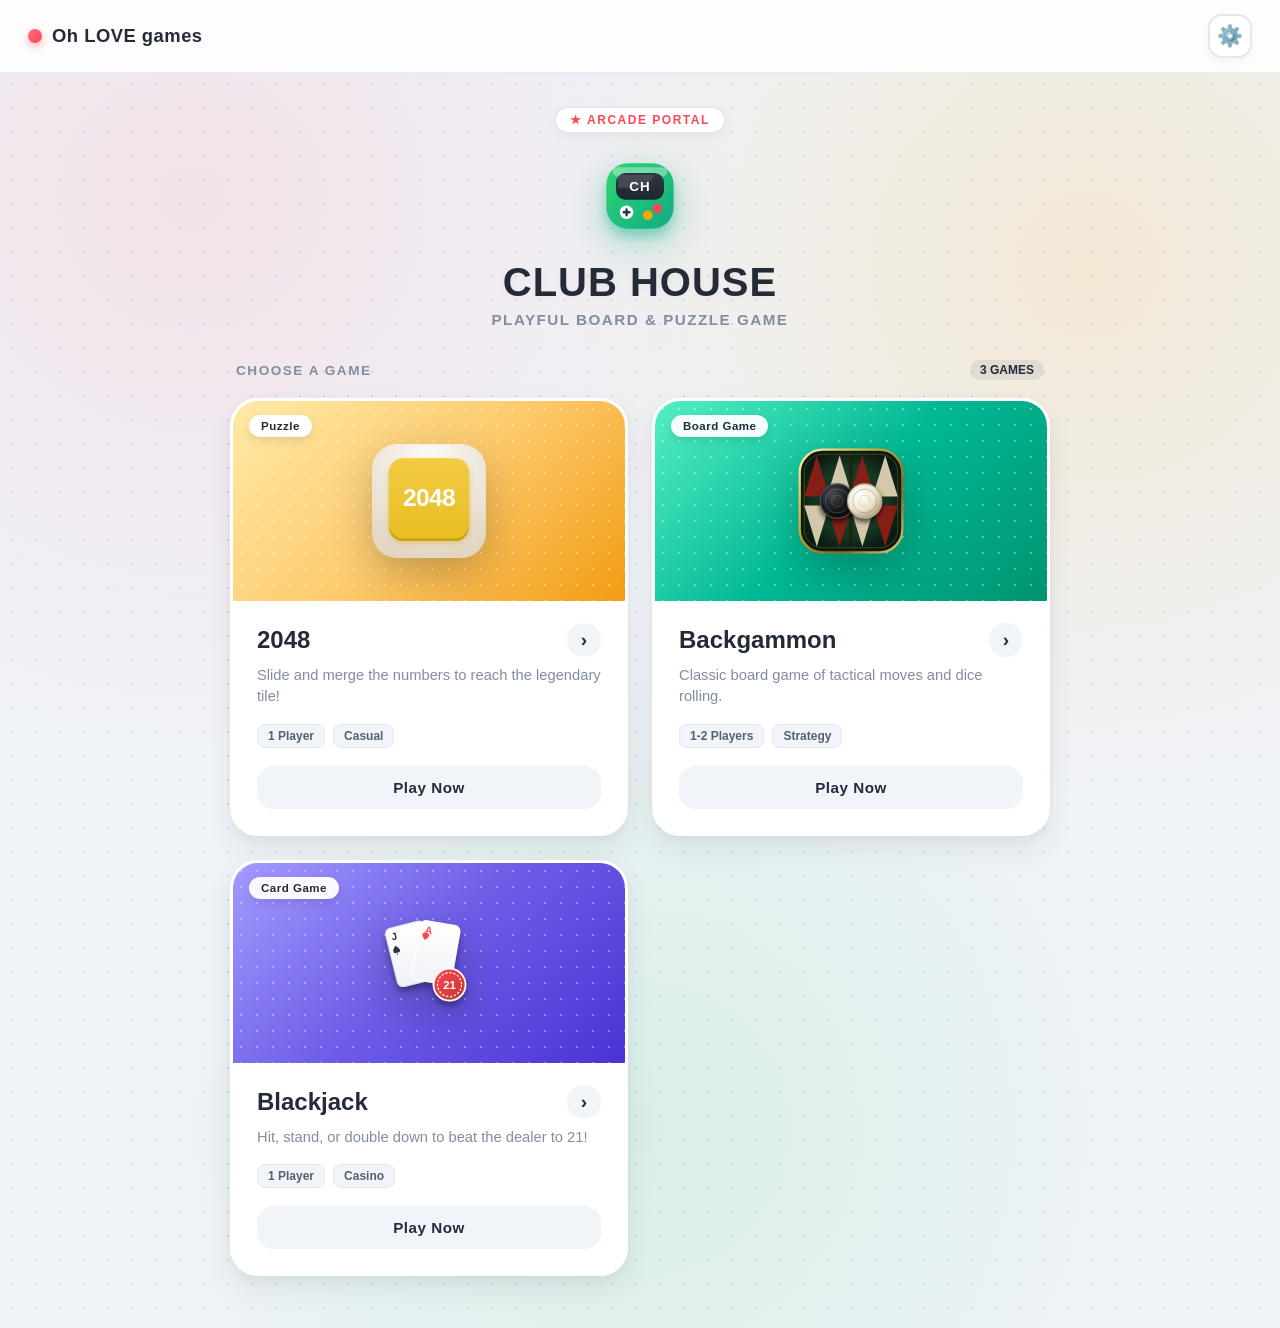
==== index.html @ b90ba92d "Update index.html" ====
<!DOCTYPE html>
<html lang="en">
<head>
  <meta charset="UTF-8">
  <meta name="viewport" content="width=device-width, initial-scale=1.0, maximum-scale=1.0, user-scalable=no, viewport-fit=cover">
  <title>CLUB HOUSE - Oh LOVE games</title>
  <link rel="manifest" href="manifest.json">
  <link rel="stylesheet" href="style.css">
  <style>
    .pop-icon-wrap {
      filter: drop-shadow(0 12px 22px rgba(16, 172, 132, 0.35)) !important;
    }

    /* ブラックジャック用ステージグラデーション */
    .banner-bj {
      background: linear-gradient(135deg, #a29bfe 0%, #6c5ce7 50%, #4834d4 100%);
    }

    #settings-modal {
      display: none;
      position: fixed;
      inset: 0;
      width: 100vw;
      height: 100vh;
      background: rgba(36, 42, 56, 0.5);
      z-index: 999999 !important;
      backdrop-filter: blur(8px);
      -webkit-backdrop-filter: blur(8px);
      align-items: center;
      justify-content: center;
      padding: 20px;
    }
  </style>
</head>
<body>

  <!-- ヘッダー -->
  <header>
    <div class="brand-wrapper">
      <div class="brand-dot"></div>
      <div class="brand-title">Oh LOVE games</div>
    </div>
    <button id="btn-settings-open" class="gear-btn" type="button" aria-label="Settings" onclick="openClubModal()">⚙️</button>
  </header>

  <!-- メイン画面 -->
  <main>
    <div class="hero">
      <div class="hero-pill-badge" data-i18n="hero_badge">★ ARCADE PORTAL</div>
      <!-- 案A：Capsule Game Boy（カプセル型携帯ゲーム機） -->
      <div class="pop-icon-wrap">
        <svg viewBox="0 0 100 100" class="pop-symbol-svg" xmlns="http://www.w3.org/2000/svg">
          <defs>
            <linearGradient id="cBody" x1="0%" y1="0%" x2="100%" y2="100%">
              <stop offset="0%" stop-color="#2ed573"/>
              <stop offset="100%" stop-color="#10ac84"/>
            </linearGradient>
            <linearGradient id="cScreen" x1="0%" y1="0%" x2="0%" y2="100%">
              <stop offset="0%" stop-color="#2f3542"/>
              <stop offset="100%" stop-color="#1e272e"/>
            </linearGradient>
            <filter id="cShadow" x="-20%" y="-20%" width="140%" height="140%">
              <feDropShadow dx="0" dy="8" stdDeviation="6" flood-color="#10ac84" flood-opacity="0.35"/>
            </filter>
          </defs>

          <g filter="url(#cShadow)">
            <rect x="15" y="16" width="70" height="68" rx="22" fill="url(#cBody)"/>
            <path d="M 28 20 L 72 20 C 78 20 80 23 78 27 C 72 32 62 34 50 34 C 38 34 28 32 22 27 C 20 23 22 20 28 20 Z" fill="#ffffff" opacity="0.35"/>
            <rect x="25" y="26" width="50" height="28" rx="10" fill="url(#cScreen)"/>
            <text x="50" y="45" font-family="-apple-system, BlinkMacSystemFont, sans-serif" font-weight="900" font-size="14" fill="#ffffff" text-anchor="middle" letter-spacing="1">CH</text>
            <path d="M 27 28 L 65 28 L 55 42 L 27 42 Z" fill="#ffffff" opacity="0.12"/>
            <circle cx="36" cy="67" r="7" fill="#ffffff"/>
            <path d="M 33 67 L 39 67 M 36 64 L 36 70" stroke="#2f3542" stroke-width="2.5" stroke-linecap="round"/>
            <circle cx="58" cy="70" r="5" fill="#ffa502"/>
            <circle cx="68" cy="63" r="5" fill="#ff4757"/>
          </g>
        </svg>
      </div>

      <h1 id="title-text">CLUB HOUSE</h1>
      <p id="desc-text" class="subtitle">Playful Board &amp; Puzzle Game</p>
    </div>

    <!-- ゲーム一覧バー -->
    <div class="section-bar">
      <span class="section-bar-title" data-i18n="select_game">Choose a Game</span>
      <span class="section-count-chip">3 GAMES</span>
    </div>

    <!-- ゲーム選択グリッド（3枚対応） -->
    <div class="game-grid">
      <!-- 1. 2048 -->
      <a href="2048/index.html" class="game-card">
        <div class="card-banner banner-2048">
          <span class="card-tag" data-i18n="tag_puzzle">Puzzle</span>
          <div class="icon-stage">
            <svg xmlns="http://www.w3.org/2000/svg" viewBox="0 0 512 512">
              <defs>
                <radialGradient id="bg-2048" cx="50%" cy="20%" r="80%">
                  <stop offset="0%" stop-color="#fffdfa"/>
                  <stop offset="100%" stop-color="#e2d6c3"/>
                </radialGradient>
                <linearGradient id="tile-2048" x1="0%" y1="0%" x2="0%" y2="100%">
                  <stop offset="0%" stop-color="#f3cb42"/>
                  <stop offset="100%" stop-color="#e8be23"/>
                </linearGradient>
                <filter id="shadow-2048" x="-10%" y="-10%" width="130%" height="130%">
                  <feDropShadow dx="0" dy="16" stdDeviation="16" flood-color="#ca9f10" flood-opacity="0.45"/>
                </filter>
              </defs>
              <rect width="512" height="512" rx="112" fill="url(#bg-2048)"/>
              <rect x="76" y="76" width="360" height="360" rx="64" fill="#ca9f10"/>
              <rect x="76" y="64" width="360" height="360" rx="64" fill="url(#tile-2048)" filter="url(#shadow-2048)"/>
              <text x="256" y="278" font-family="-apple-system, BlinkMacSystemFont, 'Segoe UI', Roboto, sans-serif" font-weight="900" font-size="110" fill="#ffffff" text-anchor="middle" letter-spacing="-3">2048</text>
            </svg>
          </div>
        </div>
        <div class="card-body">
          <div class="card-header-row">
            <h2>2048</h2>
            <div class="arrow-circle">›</div>
          </div>
          <p id="card-desc-2048">Slide and merge the numbers to reach the legendary tile!</p>
          <div class="card-meta-chips">
            <span class="meta-chip">1 Player</span>
            <span class="meta-chip">Casual</span>
          </div>
          <div class="play-action-btn" data-i18n="play_now">Play Now</div>
        </div>
      </a>

      <!-- 2. バックギャモン -->
      <a href="backgammon/index.html" class="game-card">
        <div class="card-banner banner-bg">
          <span class="card-tag" data-i18n="tag_board">Board Game</span>
          <div class="icon-stage">
            <svg class="title-symbol-svg" viewBox="0 0 200 200" xmlns="http://www.w3.org/2000/svg">
              <defs>
                <radialGradient id="emblemBg" cx="50%" cy="50%" r="50%">
                  <stop offset="0%" stop-color="#1e4e32"/>
                  <stop offset="70%" stop-color="#143521"/>
                  <stop offset="100%" stop-color="#0a1c11"/>
                </radialGradient>
                <linearGradient id="brassBorder" x1="0%" y1="0%" x2="100%" y2="100%">
                  <stop offset="0%" stop-color="#fff2b2"/>
                  <stop offset="35%" stop-color="#d4af37"/>
                  <stop offset="70%" stop-color="#8a671c"/>
                  <stop offset="100%" stop-color="#e8ca74"/>
                </linearGradient>
                <radialGradient id="ivoryShade" cx="35%" cy="30%" r="70%">
                  <stop offset="0%" stop-color="#ffffff"/>
                  <stop offset="65%" stop-color="#eee6d3"/>
                  <stop offset="100%" stop-color="#b8aa88"/>
                </radialGradient>
                <radialGradient id="onyxShade" cx="35%" cy="30%" r="70%">
                  <stop offset="0%" stop-color="#464a52"/>
                  <stop offset="60%" stop-color="#1c1e22"/>
                  <stop offset="100%" stop-color="#08090a"/>
                </radialGradient>
                <filter id="checkerShadow" x="-30%" y="-30%" width="160%" height="160%">
                  <feDropShadow dx="0" dy="6" stdDeviation="5" flood-color="#000000" flood-opacity="0.65"/>
                </filter>
              </defs>
              <rect x="10" y="10" width="180" height="180" rx="40" fill="url(#emblemBg)" stroke="url(#brassBorder)" stroke-width="4"/>
              <rect x="18" y="18" width="164" height="164" rx="32" fill="none" stroke="rgba(212,175,55,0.3)" stroke-width="1.5"/>
              <polygon points="40,20 62,92 18,92" fill="#8c1e17" opacity="0.95"/>
              <polygon points="80,20 102,92 58,92" fill="#dfd1b3" opacity="0.95"/>
              <polygon points="120,20 142,92 98,92" fill="#8c1e17" opacity="0.95"/>
              <polygon points="160,20 182,92 138,92" fill="#dfd1b3" opacity="0.95"/>
              <polygon points="40,180 62,108 18,108" fill="#dfd1b3" opacity="0.95"/>
              <polygon points="80,180 102,108 58,108" fill="#8c1e17" opacity="0.95"/>
              <polygon points="120,180 142,108 98,108" fill="#dfd1b3" opacity="0.95"/>
              <polygon points="160,180 182,108 138,108" fill="#8c1e17" opacity="0.95"/>
              <line x1="100" y1="20" x2="100" y2="180" stroke="#2d1408" stroke-width="6" opacity="0.6"/>
              <g filter="url(#checkerShadow)">
                <circle cx="76" cy="100" r="30" fill="url(#onyxShade)" stroke="#4a4d53" stroke-width="2"/>
                <circle cx="76" cy="100" r="21" fill="none" stroke="rgba(255,255,255,0.22)" stroke-width="1.5"/>
                <circle cx="76" cy="100" r="10" fill="none" stroke="rgba(212,175,55,0.4)" stroke-width="1"/>
              </g>
              <g filter="url(#checkerShadow)">
                <circle cx="124" cy="100" r="30" fill="url(#ivoryShade)" stroke="#b8ab8b" stroke-width="2"/>
                <circle cx="124" cy="100" r="21" fill="none" stroke="rgba(138,120,90,0.45)" stroke-width="1.5"/>
                <circle cx="124" cy="100" r="10" fill="none" stroke="rgba(212,175,55,0.6)" stroke-width="1"/>
              </g>
            </svg>
          </div>
        </div>
        <div class="card-body">
          <div class="card-header-row">
            <h2 id="card-title-bg">Backgammon</h2>
            <div class="arrow-circle">›</div>
          </div>
          <p id="card-desc-bg">Classic board game of tactical moves and dice rolling.</p>
          <div class="card-meta-chips">
            <span class="meta-chip">1-2 Players</span>
            <span class="meta-chip">Strategy</span>
          </div>
          <div class="play-action-btn" data-i18n="play_now">Play Now</div>
        </div>
      </a>

      <!-- 3. ブラックジャック (新規追加) -->
      <a href="blackjack/index.html" class="game-card">
        <div class="card-banner banner-bj">
          <span class="card-tag" data-i18n="tag_card">Card Game</span>
          <div class="icon-stage">
            <svg viewBox="0 0 200 200" xmlns="http://www.w3.org/2000/svg">
              <defs>
                <filter id="bjShadow" x="-20%" y="-20%" width="140%" height="140%">
                  <feDropShadow dx="0" dy="8" stdDeviation="6" flood-color="#000000" flood-opacity="0.35"/>
                </filter>
                <linearGradient id="cardBgA" x1="0%" y1="0%" x2="0%" y2="100%">
                  <stop offset="0%" stop-color="#ffffff"/>
                  <stop offset="100%" stop-color="#f1f2f6"/>
                </linearGradient>
                <linearGradient id="chipGrad" x1="0%" y1="0%" x2="100%" y2="100%">
                  <stop offset="0%" stop-color="#ff4757"/>
                  <stop offset="100%" stop-color="#c0392b"/>
                </linearGradient>
              </defs>

              <g filter="url(#bjShadow)">
                <!-- 1枚目：奥のカード（J of Spades） -->
                <g transform="rotate(-14 75 90)">
                  <rect x="35" y="30" width="70" height="105" rx="10" fill="url(#cardBgA)" stroke="#dfe4ea" stroke-width="2"/>
                  <text x="44" y="52" font-family="-apple-system, sans-serif" font-weight="900" font-size="18" fill="#2f3542">J</text>
                  <!-- スペードマーク -->
                  <path d="M 47 62 C 44 65 41 68 41 71 C 41 74 43 75 45 75 C 46 75 47 74 47 74 L 46 78 L 48 78 L 47 74 C 47 74 48 75 49 75 C 51 75 53 74 53 71 C 53 68 50 65 47 62 Z" fill="#2f3542"/>
                </g>

                <!-- 2枚目：手前のカード（A of Hearts） -->
                <g transform="rotate(10 115 95)">
                  <rect x="75" y="30" width="70" height="105" rx="10" fill="url(#cardBgA)" stroke="#ffffff" stroke-width="2"/>
                  <text x="84" y="52" font-family="-apple-system, sans-serif" font-weight="900" font-size="18" fill="#ff4757">A</text>
                  <!-- ハートマーク -->
                  <path d="M 87 64 C 87 64 81 59 81 55 C 81 53 83 51 85 51 C 86.5 51 87 52 87 52 C 87 52 87.5 51 89 51 C 91 51 93 53 93 55 C 93 59 87 64 87 64 Z" fill="#ff4757"/>
                </g>

                <!-- カジノチップ（21の刻印） -->
                <g transform="translate(108, 110)">
                  <circle cx="28" cy="28" r="28" fill="url(#chipGrad)" stroke="#ffffff" stroke-width="3"/>
                  <circle cx="28" cy="28" r="21" fill="none" stroke="#ffffff" stroke-width="2" stroke-dasharray="4, 3"/>
                  <text x="28" y="36" font-family="-apple-system, sans-serif" font-weight="900" font-size="20" fill="#ffffff" text-anchor="middle">21</text>
                </g>
              </g>
            </svg>
          </div>
        </div>
        <div class="card-body">
          <div class="card-header-row">
            <h2 id="card-title-bj">Blackjack</h2>
            <div class="arrow-circle">›</div>
          </div>
          <p id="card-desc-bj">Hit, stand, or double down to beat the dealer to 21!</p>
          <div class="card-meta-chips">
            <span class="meta-chip">1 Player</span>
            <span class="meta-chip">Casino</span>
          </div>
          <div class="play-action-btn" data-i18n="play_now">Play Now</div>
        </div>
      </a>
    </div>
  </main>

  <!-- ⚙️ 設定モーダル -->
  <div id="settings-modal" onclick="if(event.target === this) closeClubModal()">
    <div class="modal-box">
      <div class="modal-header">
        <h2 id="modal-settings-title">⚙️ Settings</h2>
        <button id="btn-close-modal" class="close-x-btn" type="button" onclick="closeClubModal()">✕</button>
      </div>
      
      <div class="modal-body">
        <div class="setting-row">
          <label id="lbl-lang">Language</label>
          <select id="select-lang" class="custom-select">
            <option value="en">English</option>
            <option value="ja">日本語</option>
            <option value="zh-CN">简体中文</option>
            <option value="zh-TW">繁體中文</option>
            <option value="ko">한국어</option>
            <option value="es">Español</option>
            <option value="fr">Français</option>
            <option value="pt">Português</option>
          </select>
        </div>

        <div class="setting-row">
          <label id="lbl-sound">Sound FX</label>
          <div class="btn-group">
            <button id="btn-sound-on" class="toggle-choice-btn" type="button">ON</button>
            <button id="btn-sound-off" class="toggle-choice-btn" type="button">OFF</button>
          </div>
        </div>

        <div class="setting-row">
          <label id="lbl-vib">Vibration</label>
          <div class="btn-group">
            <button id="btn-vib-on" class="toggle-choice-btn" type="button">ON</button>
            <button id="btn-vib-off" class="toggle-choice-btn" type="button">OFF</button>
          </div>
        </div>

        <div class="setting-row">
          <label id="lbl-speed">Animation Speed</label>
          <div class="btn-group">
            <button id="btn-speed-normal" class="toggle-choice-btn" type="button">Normal</button>
            <button id="btn-speed-fast" class="toggle-choice-btn" type="button">Fast</button>
          </div>
        </div>
      </div>

      <div class="modal-footer">
        <button id="btn-modal-close-bottom" class="primary-btn" type="button" onclick="closeClubModal()">Close</button>
      </div>
    </div>
  </div>

  <script>
    const I18N = {
      en: {
        title: 'CLUB HOUSE', subtitle: 'Playful Board & Puzzle Game',
        hero_badge: '★ ARCADE PORTAL', select_game: 'Choose a Game',
        nameBg: 'Backgammon',
        nameBj: 'Blackjack',
        desc2048: 'Slide and merge the numbers to reach the legendary tile!',
        descBg: 'Classic board game of tactical moves and dice rolling.',
        descBj: 'Hit, stand, or double down to beat the dealer to 21!',
        tag_puzzle: 'Puzzle', tag_board: 'Board Game', tag_card: 'Card Game', play_now: 'Play Now',
        settingsTitle: '⚙️ Settings', langLabel: 'Language',
        soundLabel: 'Sound FX', vibLabel: 'Vibration',
        speedLabel: 'Animation Speed', speedNormal: 'Normal', speedFast: 'Fast', close: 'Close'
      },
      ja: {
        title: 'CLUB HOUSE', subtitle: 'ボードゲーム＆パズルコレクション',
        hero_badge: '★ アーケードポータル', select_game: 'ゲームをえらぶ',
        nameBg: 'バックギャモン',
        nameBj: 'ブラックジャック',
        desc2048: '数字のタイルをスライドして合体！伝説のタイルを目指そう。',
        descBg: 'サイコロと知略を駆使して戦う伝統のボードゲーム。',
        descBj: 'カードを引いて合計21を目指せ！ディーラーとの熱い心理戦。',
        tag_puzzle: 'パズル', tag_board: 'ボードゲーム', tag_card: 'トランプ', play_now: 'あそぶ',
        settingsTitle: '⚙️ 設定', langLabel: '言語 (Language)',
        soundLabel: '効果音 (Sound FX)', vibLabel: '振動 (Vibration)',
        speedLabel: 'アニメーション速度', speedNormal: '通常', speedFast: '高速', close: 'とじる'
      },
      'zh-CN': {
        title: 'CLUB HOUSE', subtitle: '经典桌游与益智馆',
        hero_badge: '★ 游戏大厅', select_game: '选择游戏',
        nameBg: '双陆棋',
        nameBj: '二十一点',
        desc2048: '滑动合并方块，挑战传说中的数字！',
        descBg: '结合掷骰与策略的传统双陆棋。',
        descBj: '要牌、停牌或加倍，逼近21点击败庄家！',
        tag_puzzle: '益智', tag_board: '桌游', tag_card: '纸牌', play_now: '开始畅玩',
        settingsTitle: '⚙️ 设置', langLabel: '语言',
        soundLabel: '音效', vibLabel: '震动',
        speedLabel: '动画速度', speedNormal: '正常', speedFast: '快速', close: '关闭'
      },
      'zh-TW': {
        title: 'CLUB HOUSE', subtitle: '經典桌遊與益智館',
        hero_badge: '★ 遊戲大廳', select_game: '選擇遊戲',
        nameBg: '西洋雙陸棋',
        nameBj: '二十一點',
        desc2048: '滑動合併方塊，挑戰傳說中的數字！',
        descBg: '結合擲骰與策略的傳統雙陸棋。',
        descBj: '要牌、停牌或加倍，逼近21點擊敗莊家！',
        tag_puzzle: '益智', tag_board: '桌遊', tag_card: '紙牌', play_now: '開始暢玩',
        settingsTitle: '⚙️ 設定', langLabel: '語言',
        soundLabel: '音效', vibLabel: '震動',
        speedLabel: '動畫速度', speedNormal: '正常', speedFast: '快速', close: '關閉'
      },
      ko: {
        title: 'CLUB HOUSE', subtitle: '보드게임 & 퍼즐 컬렉션',
        hero_badge: '★ 아케이드 포털', select_game: '게임 선택',
        nameBg: '백개먼',
        nameBj: '블랙잭',
        desc2048: '타일을 합쳐 전설의 숫자에 도달하세요!',
        descBg: '주사위와 전략이 어우러진 전통 보드게임.',
        descBj: '딜러보다 21에 가깝게 카드를 모아 승리하세요!',
        tag_puzzle: '퍼즐', tag_board: '보드게임', tag_card: '카드게임', play_now: '플레이',
        settingsTitle: '⚙️ 설정', langLabel: '언어',
        soundLabel: '효과음', vibLabel: '진동',
        speedLabel: '애니메이션 속도', speedNormal: '보통', speedFast: '빠름', close: '닫기'
      },
      es: {
        title: 'CLUB HOUSE', subtitle: 'Colección de Juegos y Puzzles',
        hero_badge: '★ SALA ARCADE', select_game: 'Elegir Juego',
        nameBg: 'Backgammon',
        nameBj: 'Blackjack',
        desc2048: '¡Combina fichas para alcanzar la leyenda!',
        descBg: 'Juego de mesa clásico de dados y estrategia.',
        descBj: '¡Pide carta o plántate para alcanzar el 21 y vencer!',
        tag_puzzle: 'Puzzle', tag_board: 'Mesa', tag_card: 'Cartas', play_now: 'Jugar',
        settingsTitle: '⚙️ Ajustes', langLabel: 'Idioma',
        soundLabel: 'Efectos de sonido', vibLabel: 'Vibración',
        speedLabel: 'Velocidad', speedNormal: 'Normal', speedFast: 'Rápido', close: 'Cerrar'
      },
      fr: {
        title: 'CLUB HOUSE', subtitle: 'Collection de Jeux & Puzzles',
        hero_badge: '★ PORTAIL ARCADE', select_game: 'Choisir un Jeu',
        nameBg: 'Backgammon',
        nameBj: 'Blackjack',
        desc2048: 'Fusionnez les tuiles pour atteindre la légende !',
        descBg: 'Jeu de dés et de stratégie légendaire.',
        descBj: 'Tirez des cartes pour approcher 21 et battre la banque !',
        tag_puzzle: 'Casse-tête', tag_board: 'Plateau', tag_card: 'Cartes', play_now: 'Jouer',
        settingsTitle: '⚙️ Paramètres', langLabel: 'Langue',
        soundLabel: 'Effets sonores', vibLabel: 'Vibration',
        speedLabel: 'Vitesse', speedNormal: 'Normale', speedFast: 'Rapide', close: 'Fermer'
      },
      pt: {
        title: 'CLUB HOUSE', subtitle: 'Coleção de Jogos e Enigmas',
        hero_badge: '★ PORTAL ARCADE', select_game: 'Escolha um Jogo',
        nameBg: 'Gamão',
        nameBj: 'Blackjack',
        desc2048: 'Junte as peças até alcançar a lendária!',
        descBg: 'Jogo clássico de dados e tática.',
        descBj: 'Peça cartas ou pare para somar 21 e vencer a banca!',
        tag_puzzle: 'Puzzle', tag_board: 'Tabuleiro', tag_card: 'Cartas', play_now: 'Jogar',
        settingsTitle: '⚙️ Configurações', langLabel: 'Idioma',
        soundLabel: 'Efeitos sonoros', vibLabel: 'Vibration',
        speedLabel: 'Velocidade', speedNormal: 'Normal', speedFast: 'Rápido', close: 'Fechar'
      }
    };

    let currentLang = localStorage.getItem('clubhouse_lang') || localStorage.getItem('2048_lang') || localStorage.getItem('bg_lang') || 'en';
    let isMuted = (localStorage.getItem('clubhouse_muted') || localStorage.getItem('2048_muted')) === 'true';
    let isVib = (localStorage.getItem('clubhouse_vibration') || localStorage.getItem('2048_vibration')) !== 'false';
    let speed = localStorage.getItem('clubhouse_speed') || localStorage.getItem('2048_speed') || 'normal';

    function openClubModal() {
      const modal = document.getElementById('settings-modal');
      if (modal) modal.style.display = 'flex';
    }

    function closeClubModal() {
      const modal = document.getElementById('settings-modal');
      if (modal) modal.style.display = 'none';
    }

    function syncAllSettings() {
      // 共通キー群にブラックジャック（bj）も追加
      ['clubhouse', '2048', 'bg', 'bj'].forEach(prefix => {
        localStorage.setItem(`${prefix}_lang`, currentLang);
        localStorage.setItem(`${prefix}_muted`, isMuted);
        localStorage.setItem(`${prefix}_vibration`, isVib);
        localStorage.setItem(`${prefix}_speed`, speed);
      });
    }

    function renderClubUI() {
      const t = I18N[currentLang] || I18N.en;
      document.documentElement.lang = currentLang;

      document.getElementById('title-text').textContent = t.title;
      document.getElementById('desc-text').textContent = t.subtitle;
      document.getElementById('card-desc-2048').textContent = t.desc2048;
      document.getElementById('card-title-bg').textContent = t.nameBg;
      document.getElementById('card-desc-bg').textContent = t.descBg;
      document.getElementById('card-title-bj').textContent = t.nameBj;
      document.getElementById('card-desc-bj').textContent = t.descBj;

      document.querySelectorAll('[data-i18n]').forEach(el => {
        const key = el.getAttribute('data-i18n');
        if (t[key]) el.textContent = t[key];
      });

      document.getElementById('modal-settings-title').textContent = t.settingsTitle;
      document.getElementById('lbl-lang').textContent = t.langLabel;
      document.getElementById('lbl-sound').textContent = t.soundLabel;
      document.getElementById('lbl-vib').textContent = t.vibLabel;
      document.getElementById('lbl-speed').textContent = t.speedLabel;
      document.getElementById('btn-speed-normal').textContent = t.speedNormal;
      document.getElementById('btn-speed-fast').textContent = t.speedFast;
      document.getElementById('btn-modal-close-bottom').textContent = t.close;

      document.getElementById('select-lang').value = currentLang;
      document.getElementById('btn-sound-on').classList.toggle('active', !isMuted);
      document.getElementById('btn-sound-off').classList.toggle('active', isMuted);
      document.getElementById('btn-vib-on').classList.toggle('active', isVib);
      document.getElementById('btn-vib-off').classList.toggle('active', !isVib);
      document.getElementById('btn-speed-normal').classList.toggle('active', speed === 'normal');
      document.getElementById('btn-speed-fast').classList.toggle('active', speed === 'fast');
    }

    document.getElementById('select-lang').addEventListener('change', (e) => {
      currentLang = e.target.value;
      syncAllSettings();
      renderClubUI();
    });

    document.getElementById('btn-sound-on').addEventListener('click', () => { isMuted = false; syncAllSettings(); renderClubUI(); });
    document.getElementById('btn-sound-off').addEventListener('click', () => { isMuted = true; syncAllSettings(); renderClubUI(); });

    document.getElementById('btn-vib-on').addEventListener('click', () => {
      isVib = true;
      syncAllSettings();
      renderClubUI();
      if ('vibrate' in navigator) navigator.vibrate(10);
    });
    document.getElementById('btn-vib-off').addEventListener('click', () => { isVib = false; syncAllSettings(); renderClubUI(); });

    document.getElementById('btn-speed-normal').addEventListener('click', () => { speed = 'normal'; syncAllSettings(); renderClubUI(); });
    document.getElementById('btn-speed-fast').addEventListener('click', () => { speed = 'fast'; syncAllSettings(); renderClubUI(); });

    renderClubUI();
  </script>
</body>
</html>
---- style.css ----
* {
  box-sizing: border-box;
  margin: 0;
  padding: 0;
  -webkit-tap-highlight-color: transparent;
}

:root {
  --primary-color: #ff4757;
  --primary-hover: #ff6b81;
  --accent-yellow: #ffa502;
  --accent-cyan: #2ed573;
  --bg-main: #f0f3f8;
  --card-bg: #ffffff;
  --text-dark: #242a38;
  --text-muted: #828d9f;
  --border-subtle: #e2e8f0;
}

body {
  font-family: -apple-system, BlinkMacSystemFont, "Segoe UI", Roboto, "Helvetica Neue", Arial, sans-serif;
  background-color: var(--bg-main);
  /* やわらかなトイ空間グラデーション＋グリッドドット */
  background-image: 
    radial-gradient(circle at 15% 15%, rgba(255, 107, 129, 0.12) 0%, transparent 35%),
    radial-gradient(circle at 85% 20%, rgba(255, 165, 2, 0.14) 0%, transparent 35%),
    radial-gradient(circle at 50% 85%, rgba(46, 213, 115, 0.12) 0%, transparent 40%),
    radial-gradient(#d5dce6 1.5px, transparent 1.5px);
  background-size: 100% 100%, 100% 100%, 100% 100%, 24px 24px;
  color: var(--text-dark);
  min-height: 100vh;
  min-height: -webkit-fill-available;
  display: flex;
  flex-direction: column;
  overflow-x: hidden;
  padding-bottom: env(safe-area-inset-bottom, 24px);
}

/* ヘッダー */
header {
  position: sticky;
  top: 0;
  z-index: 100;
  display: flex;
  justify-content: space-between;
  align-items: center;
  padding: 14px 28px;
  padding-top: calc(env(safe-area-inset-top, 0px) + 14px);
  background: rgba(255, 255, 255, 0.88);
  backdrop-filter: blur(16px);
  -webkit-backdrop-filter: blur(16px);
  border-bottom: 2px solid rgba(226, 232, 240, 0.8);
}

.brand-wrapper {
  display: flex;
  align-items: center;
  gap: 10px;
}

.brand-dot {
  width: 14px;
  height: 14px;
  border-radius: 50%;
  background: linear-gradient(135deg, #ff6b81, var(--primary-color));
  box-shadow: 0 3px 8px rgba(255, 71, 87, 0.45);
}

.brand-title {
  font-size: 1.15rem;
  font-weight: 900;
  letter-spacing: 0.5px;
  color: var(--text-dark);
}

.gear-btn {
  background: #ffffff;
  border: 2px solid var(--border-subtle);
  color: var(--text-dark);
  width: 44px;
  height: 44px;
  border-radius: 14px;
  font-size: 1.3rem;
  display: flex;
  align-items: center;
  justify-content: center;
  cursor: pointer;
  touch-action: manipulation;
  transition: all 0.25s cubic-bezier(0.34, 1.56, 0.64, 1);
  box-shadow: 0 4px 10px rgba(0, 0, 0, 0.04);
}

.gear-btn:hover {
  border-color: var(--primary-color);
  transform: rotate(45deg) scale(1.06);
  box-shadow: 0 6px 16px rgba(255, 71, 87, 0.2);
}

.gear-btn:active {
  transform: scale(0.92);
}

/* メインコンテナ */
main {
  flex: 1;
  max-width: 860px;
  width: 100%;
  margin: 0 auto;
  padding: 32px 20px 52px;
  display: flex;
  flex-direction: column;
  align-items: center;
}

/* ヒーローセクション */
.hero {
  text-align: center;
  margin-bottom: 32px;
  position: relative;
}

.hero-pill-badge {
  display: inline-flex;
  align-items: center;
  gap: 6px;
  background: #ffffff;
  border: 2px solid var(--border-subtle);
  border-radius: 999px;
  padding: 5px 14px;
  font-size: 0.75rem;
  font-weight: 900;
  letter-spacing: 1.5px;
  color: var(--primary-color);
  margin-bottom: 14px;
  box-shadow: 0 4px 12px rgba(0, 0, 0, 0.04);
}

.pop-icon-wrap {
  width: 96px;
  height: 96px;
  margin: 0 auto 16px;
  filter: drop-shadow(0 14px 24px rgba(16, 172, 132, 0.35));
  transition: transform 0.35s cubic-bezier(0.34, 1.56, 0.64, 1);
  cursor: pointer;
}

.pop-icon-wrap:hover {
  transform: translateY(-6px) scale(1.1) rotate(4deg);
}

.pop-symbol-svg {
  width: 100%;
  height: 100%;
}

h1 {
  font-size: 2.5rem;
  font-weight: 900;
  letter-spacing: 1px;
  color: var(--text-dark);
  margin-bottom: 6px;
  text-shadow: 0 2px 8px rgba(0, 0, 0, 0.04);
}

.subtitle {
  font-size: 0.95rem;
  font-weight: 700;
  color: var(--text-muted);
  letter-spacing: 1.5px;
  text-transform: uppercase;
}

/* セクション区切り（タイトルとカードの間） */
.section-bar {
  width: 100%;
  display: flex;
  justify-content: space-between;
  align-items: center;
  margin-bottom: 18px;
  padding: 0 6px;
}

.section-bar-title {
  font-size: 0.85rem;
  font-weight: 900;
  letter-spacing: 1.5px;
  color: var(--text-muted);
  text-transform: uppercase;
}

.section-count-chip {
  background: rgba(36, 42, 56, 0.08);
  font-size: 0.75rem;
  font-weight: 900;
  color: var(--text-dark);
  padding: 3px 10px;
  border-radius: 999px;
}

/* ゲームグリッド（2列） */
.game-grid {
  width: 100%;
  display: grid;
  grid-template-columns: repeat(auto-fit, minmax(290px, 1fr));
  gap: 24px;
}

/* ポップ＆プレミアム ゲームカード */
.game-card {
  display: flex;
  flex-direction: column;
  text-decoration: none;
  background: var(--card-bg);
  border: 3px solid #ffffff;
  border-radius: 28px;
  overflow: hidden;
  box-shadow: 0 12px 28px rgba(36, 42, 56, 0.08), 0 4px 10px rgba(0, 0, 0, 0.03);
  transition: all 0.35s cubic-bezier(0.34, 1.56, 0.64, 1);
  position: relative;
}

.game-card:hover {
  transform: translateY(-8px) scale(1.02);
  box-shadow: 0 22px 42px rgba(36, 42, 56, 0.16), 0 8px 18px rgba(0, 0, 0, 0.05);
  border-color: #ffd32a;
}

.game-card:active {
  transform: scale(0.98) translateY(-2px);
}

/* カードステージ背景（リッチなグラデーションとアクセント） */
.card-banner {
  width: 100%;
  height: 200px;
  display: flex;
  align-items: center;
  justify-content: center;
  position: relative;
  overflow: hidden;
}

.banner-2048 {
  background: linear-gradient(135deg, #ffeaa7 0%, #fdcb6e 50%, #f39c12 100%);
}

.banner-bg {
  background: linear-gradient(135deg, #55efc4 0%, #00b894 50%, #009470 100%);
}

/* 背景にうっすら浮かぶパターン */
.card-banner::after {
  content: "";
  position: absolute;
  inset: 0;
  background-image: radial-gradient(rgba(255, 255, 255, 0.35) 1.5px, transparent 1.5px);
  background-size: 16px 16px;
  pointer-events: none;
}

.icon-stage {
  width: 114px;
  height: 114px;
  display: flex;
  align-items: center;
  justify-content: center;
  filter: drop-shadow(0 14px 20px rgba(0, 0, 0, 0.22));
  transition: transform 0.35s cubic-bezier(0.34, 1.56, 0.64, 1);
  z-index: 2;
}

.game-card:hover .icon-stage {
  transform: scale(1.14) rotate(-3deg);
}

.icon-stage svg {
  width: 100%;
  height: 100%;
  display: block;
}

.card-tag {
  position: absolute;
  top: 14px;
  left: 16px;
  background: rgba(255, 255, 255, 0.95);
  color: var(--text-dark);
  font-size: 0.72rem;
  font-weight: 900;
  letter-spacing: 0.5px;
  padding: 5px 12px;
  border-radius: 999px;
  box-shadow: 0 4px 10px rgba(0, 0, 0, 0.1);
  z-index: 3;
}

/* カード本文 */
.card-body {
  padding: 22px 24px 24px;
  display: flex;
  flex-direction: column;
  flex: 1;
  background: #ffffff;
}

.card-header-row {
  display: flex;
  justify-content: space-between;
  align-items: center;
  margin-bottom: 8px;
}

.card-header-row h2 {
  font-size: 1.5rem;
  font-weight: 900;
  color: var(--text-dark);
}

.arrow-circle {
  width: 34px;
  height: 34px;
  border-radius: 50%;
  background: #f1f4f8;
  color: var(--text-dark);
  display: flex;
  align-items: center;
  justify-content: center;
  font-size: 1.2rem;
  font-weight: 900;
  transition: all 0.25s ease;
}

.game-card:hover .arrow-circle {
  background: var(--primary-color);
  color: #ffffff;
  transform: translateX(4px);
  box-shadow: 0 4px 12px rgba(255, 71, 87, 0.35);
}

.card-body p {
  font-size: 0.92rem;
  color: var(--text-muted);
  line-height: 1.45;
  margin-bottom: 16px;
  flex: 1;
}

/* 特徴チップ（1 Player / 2 Playersなど） */
.card-meta-chips {
  display: flex;
  gap: 8px;
  margin-bottom: 18px;
}

.meta-chip {
  background: #f1f4f8;
  border: 1px solid var(--border-subtle);
  color: #57606f;
  font-size: 0.75rem;
  font-weight: 800;
  padding: 4px 10px;
  border-radius: 8px;
}

.play-action-btn {
  background: #f1f4f8;
  color: var(--text-dark);
  padding: 13px;
  border-radius: 16px;
  font-size: 0.95rem;
  font-weight: 900;
  text-align: center;
  letter-spacing: 0.5px;
  transition: all 0.25s cubic-bezier(0.34, 1.56, 0.64, 1);
}

.game-card:hover .play-action-btn {
  background: var(--primary-color);
  color: #ffffff;
  box-shadow: 0 8px 20px rgba(255, 71, 87, 0.35);
  transform: translateY(-2px);
}

/* 設定モーダル */
.modal-box {
  background: #ffffff;
  border-radius: 28px;
  width: 100%;
  max-width: 420px;
  box-shadow: 0 25px 60px rgba(0, 0, 0, 0.2);
  overflow: hidden;
  border: 3px solid #e4e7eb;
}

.modal-header {
  display: flex;
  justify-content: space-between;
  align-items: center;
  padding: 18px 24px;
  border-bottom: 2px solid #f1f2f6;
}

.modal-header h2 {
  font-size: 1.3rem;
  font-weight: 900;
  color: var(--text-dark);
}

.close-x-btn {
  background: #f1f2f6;
  border: none;
  width: 32px;
  height: 32px;
  border-radius: 50%;
  color: var(--text-muted);
  font-size: 1.1rem;
  font-weight: 900;
  cursor: pointer;
}

.modal-body {
  padding: 24px;
  display: flex;
  flex-direction: column;
  gap: 20px;
}

.setting-row {
  display: flex;
  justify-content: space-between;
  align-items: center;
}

.setting-row label {
  font-size: 0.95rem;
  font-weight: 800;
  color: var(--text-dark);
}

.custom-select {
  background: #f1f2f6;
  border: 2px solid transparent;
  color: var(--text-dark);
  padding: 8px 14px;
  border-radius: 12px;
  font-size: 0.9rem;
  font-weight: 700;
  outline: none;
  cursor: pointer;
  transition: all 0.2s ease;
}

.custom-select:focus {
  border-color: var(--primary-color);
  background: #ffffff;
}

.btn-group {
  display: flex;
  background: #f1f2f6;
  border-radius: 12px;
  padding: 4px;
  gap: 3px;
}

.toggle-choice-btn {
  background: transparent;
  border: none;
  color: var(--text-muted);
  padding: 7px 16px;
  border-radius: 9px;
  font-size: 0.85rem;
  font-weight: 800;
  cursor: pointer;
  transition: all 0.2s ease;
}

.toggle-choice-btn.active {
  background: #ffffff;
  color: var(--text-dark);
  box-shadow: 0 2px 6px rgba(0, 0, 0, 0.08);
}

.modal-footer {
  padding: 16px 24px;
  border-top: 2px solid #f1f2f6;
}

.primary-btn {
  width: 100%;
  background: var(--primary-color);
  border: none;
  color: #ffffff;
  padding: 14px;
  border-radius: 16px;
  font-size: 1rem;
  font-weight: 900;
  cursor: pointer;
  box-shadow: 0 6px 16px rgba(255, 71, 87, 0.3);
  transition: all 0.2s ease;
}

.primary-btn:active {
  transform: scale(0.98);
}
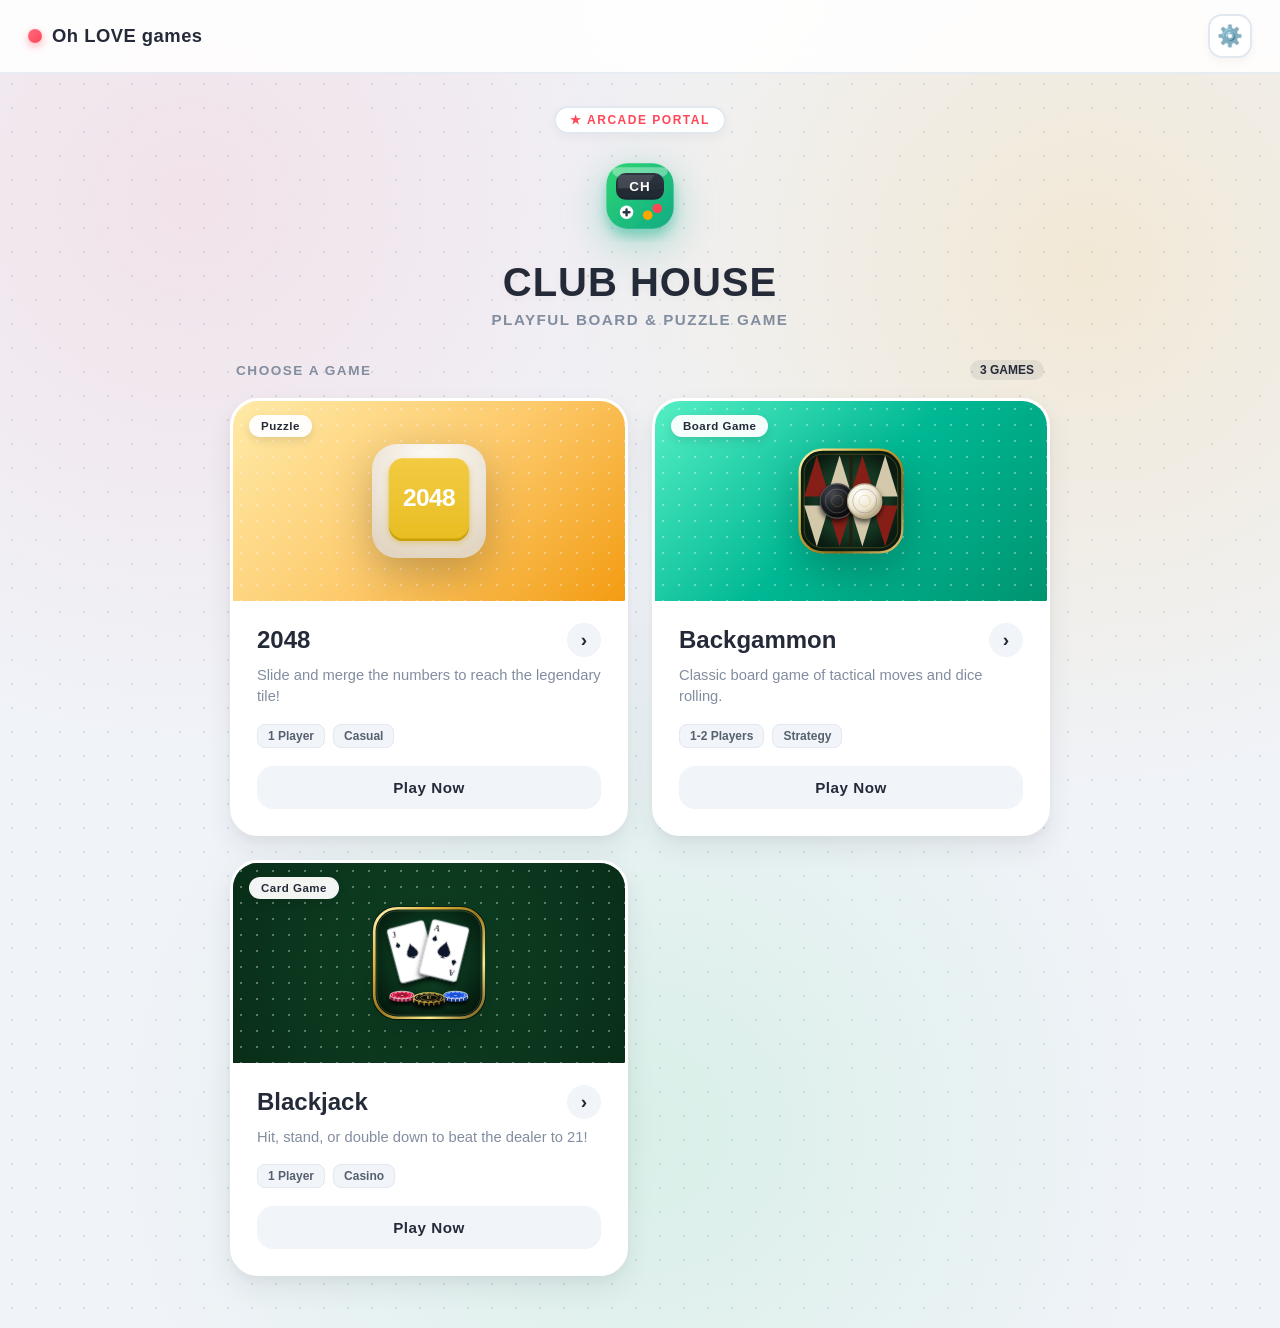
==== commit 4e0d57cc: "Update index.html" ====
--- a/index.html
+++ b/index.html
@@ -4,6 +4,11 @@
   <meta charset="UTF-8">
   <meta name="viewport" content="width=device-width, initial-scale=1.0, maximum-scale=1.0, user-scalable=no, viewport-fit=cover">
   <title>CLUB HOUSE - Oh LOVE games</title>
+
+  <!-- 🎮 ページアイコン（ファビコン & ホーム画面） -->
+  <link rel="icon" type="image/svg+xml" href="icon.svg">
+  <link rel="apple-touch-icon" href="icon.svg">
+
   <link rel="manifest" href="manifest.json">
   <link rel="stylesheet" href="style.css">
   <style>
@@ -11,9 +16,9 @@
       filter: drop-shadow(0 12px 22px rgba(16, 172, 132, 0.35)) !important;
     }
 
-    /* ブラックジャック用ステージグラデーション */
+    /* ブラックジャック用ステージグラデーション（深緑カジノトーン） */
     .banner-bj {
-      background: linear-gradient(135deg, #a29bfe 0%, #6c5ce7 50%, #4834d4 100%);
+      background: radial-gradient(circle at 50% 50%, rgba(17, 84, 46, 0.4) 0%, rgba(8, 43, 23, 0.8) 100%), #0d381e;
     }
 
     #settings-modal {
@@ -200,49 +205,123 @@
         </div>
       </a>
 
-      <!-- 3. ブラックジャック (新規追加) -->
+      <!-- 3. ブラックジャック (差し替え済み) -->
       <a href="blackjack/index.html" class="game-card">
         <div class="card-banner banner-bj">
           <span class="card-tag" data-i18n="tag_card">Card Game</span>
           <div class="icon-stage">
-            <svg viewBox="0 0 200 200" xmlns="http://www.w3.org/2000/svg">
+            <svg xmlns="http://www.w3.org/2000/svg" viewBox="0 0 512 512" width="100%" height="100%">
               <defs>
-                <filter id="bjShadow" x="-20%" y="-20%" width="140%" height="140%">
-                  <feDropShadow dx="0" dy="8" stdDeviation="6" flood-color="#000000" flood-opacity="0.35"/>
+                <!-- 1. 深緑カジノフェルト背景 -->
+                <radialGradient id="feltBg" cx="50%" cy="45%" r="65%">
+                  <stop offset="0%" stop-color="#11542e"/>
+                  <stop offset="65%" stop-color="#082b17"/>
+                  <stop offset="100%" stop-color="#03140a"/>
+                </radialGradient>
+
+                <!-- 2. 外周ゴールドフレーム -->
+                <linearGradient id="goldBorderGrad" x1="0%" y1="0%" x2="100%" y2="100%">
+                  <stop offset="0%" stop-color="#fff5ba"/>
+                  <stop offset="25%" stop-color="#e6b742"/>
+                  <stop offset="50%" stop-color="#9a7418"/>
+                  <stop offset="75%" stop-color="#fced8f"/>
+                  <stop offset="100%" stop-color="#684c0c"/>
+                </linearGradient>
+
+                <!-- 3. チップ用ゴールドリム -->
+                <linearGradient id="chipGold" x1="0%" y1="0%" x2="100%" y2="100%">
+                  <stop offset="0%" stop-color="#ffe885"/>
+                  <stop offset="50%" stop-color="#d4af37"/>
+                  <stop offset="100%" stop-color="#8a6713"/>
+                </linearGradient>
+
+                <!-- 4. カード多重ドロップシャドウ -->
+                <filter id="cardShadow" x="-25%" y="-25%" width="150%" height="150%">
+                  <feDropShadow dx="0" dy="16" stdDeviation="12" flood-color="#000000" flood-opacity="0.75"/>
                 </filter>
-                <linearGradient id="cardBgA" x1="0%" y1="0%" x2="0%" y2="100%">
-                  <stop offset="0%" stop-color="#ffffff"/>
-                  <stop offset="100%" stop-color="#f1f2f6"/>
-                </linearGradient>
-                <linearGradient id="chipGrad" x1="0%" y1="0%" x2="100%" y2="100%">
-                  <stop offset="0%" stop-color="#ff4757"/>
-                  <stop offset="100%" stop-color="#c0392b"/>
-                </linearGradient>
+
+                <!-- 5. チップ多重ドロップシャドウ -->
+                <filter id="chipShadow" x="-35%" y="-35%" width="170%" height="170%">
+                  <feDropShadow dx="0" dy="14" stdDeviation="10" flood-color="#000000" flood-opacity="0.8"/>
+                </filter>
+
+                <!-- 正統派プレイングカード・スペード -->
+                <g id="spade">
+                  <path d="M 0,-45 
+                           C -3,-28 -34,-4 -34,18 
+                           C -34,32 -22,40 -9,40 
+                           C -2,40 0,36 0,30 
+                           C -1,36 -4,44 -14,48 
+                           L 14,48 
+                           C 4,44 1,36 0,30 
+                           C 0,36 2,40 9,40 
+                           C 22,40 34,32 34,18 
+                           C 34,-4 3,-28 0,-45 Z" 
+                        fill="#0f172a"/>
+                </g>
               </defs>
 
-              <g filter="url(#bjShadow)">
-                <!-- 1枚目：奥のカード（J of Spades） -->
-                <g transform="rotate(-14 75 90)">
-                  <rect x="35" y="30" width="70" height="105" rx="10" fill="url(#cardBgA)" stroke="#dfe4ea" stroke-width="2"/>
-                  <text x="44" y="52" font-family="-apple-system, sans-serif" font-weight="900" font-size="18" fill="#2f3542">J</text>
-                  <!-- スペードマーク -->
-                  <path d="M 47 62 C 44 65 41 68 41 71 C 41 74 43 75 45 75 C 46 75 47 74 47 74 L 46 78 L 48 78 L 47 74 C 47 74 48 75 49 75 C 51 75 53 74 53 71 C 53 68 50 65 47 62 Z" fill="#2f3542"/>
+              <!-- A. アプリアイコンベース（卓の深緑 ＆ ゴールドの淵） -->
+              <rect width="512" height="512" rx="112" fill="url(#feltBg)"/>
+
+              <!-- ゴールドの淵 -->
+              <rect x="10" y="10" width="492" height="492" rx="104" fill="none" stroke="url(#goldBorderGrad)" stroke-width="12"/>
+              <rect x="22" y="22" width="468" height="468" rx="92" fill="none" stroke="rgba(255, 245, 186, 0.35)" stroke-width="2"/>
+
+              <!-- B. トランプカード（J♠ と A♠） -->
+              <!-- 1. 背後：J♠（Jack of Spades） -->
+              <g transform="translate(180, 205) rotate(-15)" filter="url(#cardShadow)">
+                <rect x="-85" y="-125" width="170" height="250" rx="14" fill="#ffffff" stroke="#cbd5e1" stroke-width="2"/>
+                <text x="-66" y="-80" font-family="'Times New Roman', serif" font-weight="900" font-size="34" fill="#0f172a">J</text>
+                <use href="#spade" transform="translate(-54, -46) scale(0.3)"/>
+                <use href="#spade" transform="translate(0, -5) scale(0.75)"/>
+                <g transform="rotate(180)">
+                  <text x="-66" y="-80" font-family="'Times New Roman', serif" font-weight="900" font-size="34" fill="#0f172a">J</text>
+                  <use href="#spade" transform="translate(-54, -46) scale(0.3)"/>
                 </g>
-
-                <!-- 2枚目：手前のカード（A of Hearts） -->
-                <g transform="rotate(10 115 95)">
-                  <rect x="75" y="30" width="70" height="105" rx="10" fill="url(#cardBgA)" stroke="#ffffff" stroke-width="2"/>
-                  <text x="84" y="52" font-family="-apple-system, sans-serif" font-weight="900" font-size="18" fill="#ff4757">A</text>
-                  <!-- ハートマーク -->
-                  <path d="M 87 64 C 87 64 81 59 81 55 C 81 53 83 51 85 51 C 86.5 51 87 52 87 52 C 87 52 87.5 51 89 51 C 91 51 93 53 93 55 C 93 59 87 64 87 64 Z" fill="#ff4757"/>
+              </g>
+
+              <!-- 2. 前面：A♠（Ace of Spades） -->
+              <g transform="translate(325, 200) rotate(14)" filter="url(#cardShadow)">
+                <rect x="-85" y="-125" width="170" height="250" rx="14" fill="#ffffff" stroke="#cbd5e1" stroke-width="2"/>
+                <text x="-68" y="-78" font-family="'Times New Roman', serif" font-weight="900" font-size="36" fill="#0f172a">A</text>
+                <use href="#spade" transform="translate(-54, -44) scale(0.32)"/>
+                <use href="#spade" transform="translate(0, -6) scale(0.85)"/>
+                <g transform="rotate(180)">
+                  <text x="-68" y="-78" font-family="'Times New Roman', serif" font-weight="900" font-size="36" fill="#0f172a">A</text>
+                  <use href="#spade" transform="translate(-54, -44) scale(0.32)"/>
                 </g>
-
-                <!-- カジノチップ（21の刻印） -->
-                <g transform="translate(108, 110)">
-                  <circle cx="28" cy="28" r="28" fill="url(#chipGrad)" stroke="#ffffff" stroke-width="3"/>
-                  <circle cx="28" cy="28" r="21" fill="none" stroke="#ffffff" stroke-width="2" stroke-dasharray="4, 3"/>
-                  <text x="28" y="36" font-family="-apple-system, sans-serif" font-weight="900" font-size="20" fill="#ffffff" text-anchor="middle">21</text>
-                </g>
+              </g>
+
+              <!-- C. 複数色カジノチップ（赤・青・黒×金） -->
+              <!-- 1. 左下：カジノレッド（赤） -->
+              <g transform="translate(135, 400)" filter="url(#chipShadow)">
+                <path d="M -54 0 C -54 -17 54 -17 54 0 L 54 16 C 54 33 -54 33 -54 16 Z" fill="#881337"/>
+                <path d="M -54 3 L -54 16 M -36 11 L -36 24 M -18 15 L -18 28 M 0 16 L 0 29 M 18 15 L 18 28 M 36 11 L 36 24 M 54 3 L 54 16" stroke="#ffffff" stroke-width="3"/>
+                <ellipse cx="0" cy="0" rx="54" ry="17" fill="#e11d48" stroke="#ffffff" stroke-width="3"/>
+                <ellipse cx="0" cy="0" rx="43" ry="13" fill="none" stroke="#ffffff" stroke-width="2.5" stroke-dasharray="10 8"/>
+                <ellipse cx="0" cy="0" rx="28" ry="9" fill="#9f1239"/>
+                <text x="0" y="4" font-family="sans-serif" font-weight="900" font-size="11" fill="#ffffff" text-anchor="middle">10</text>
+              </g>
+
+              <!-- 2. 右下：ロイヤルブルー（青） -->
+              <g transform="translate(375, 400)" filter="url(#chipShadow)">
+                <path d="M -54 0 C -54 -17 54 -17 54 0 L 54 16 C 54 33 -54 33 -54 16 Z" fill="#1e3a8a"/>
+                <path d="M -54 3 L -54 16 M -36 11 L -36 24 M -18 15 L -18 28 M 0 16 L 0 29 M 18 15 L 18 28 M 36 11 L 36 24 M 54 3 L 54 16" stroke="#ffffff" stroke-width="3"/>
+                <ellipse cx="0" cy="0" rx="54" ry="17" fill="#2563eb" stroke="#ffffff" stroke-width="3"/>
+                <ellipse cx="0" cy="0" rx="43" ry="13" fill="none" stroke="#ffffff" stroke-width="2.5" stroke-dasharray="10 8"/>
+                <ellipse cx="0" cy="0" rx="28" ry="9" fill="#1d4ed8"/>
+                <text x="0" y="4" font-family="sans-serif" font-weight="900" font-size="11" fill="#ffffff" text-anchor="middle">50</text>
+              </g>
+
+              <!-- 3. 中央前面：ブラック＆ゴールド（黒×金） -->
+              <g transform="translate(256, 412)" filter="url(#chipShadow)">
+                <path d="M -68 0 C -68 -22 68 -22 68 0 L 68 20 C 68 42 -68 42 -68 20 Z" fill="#09090b"/>
+                <path d="M -68 4 L -68 20 M -45 14 L -45 30 M -22 19 L -22 35 M 0 20 L 0 36 M 22 19 L 22 35 M 45 14 L 45 30 M 68 4 L 68 20" stroke="url(#chipGold)" stroke-width="4.5"/>
+                <ellipse cx="0" cy="0" rx="68" ry="22" fill="#18181b" stroke="url(#chipGold)" stroke-width="4.5"/>
+                <ellipse cx="0" cy="0" rx="56" ry="18" fill="none" stroke="#fde047" stroke-width="3" stroke-dasharray="14 10"/>
+                <ellipse cx="0" cy="0" rx="38" ry="12" fill="#09090b" stroke="url(#chipGold)" stroke-width="2"/>
+                <text x="0" y="5" font-family="'Times New Roman', serif" font-weight="900" font-size="16" fill="url(#chipGold)" text-anchor="middle" letter-spacing="1">BJ</text>
               </g>
             </svg>
           </div>
@@ -441,7 +520,6 @@
     }
 
     function syncAllSettings() {
-      // 共通キー群にブラックジャック（bj）も追加
       ['clubhouse', '2048', 'bg', 'bj'].forEach(prefix => {
         localStorage.setItem(`${prefix}_lang`, currentLang);
         localStorage.setItem(`${prefix}_muted`, isMuted);
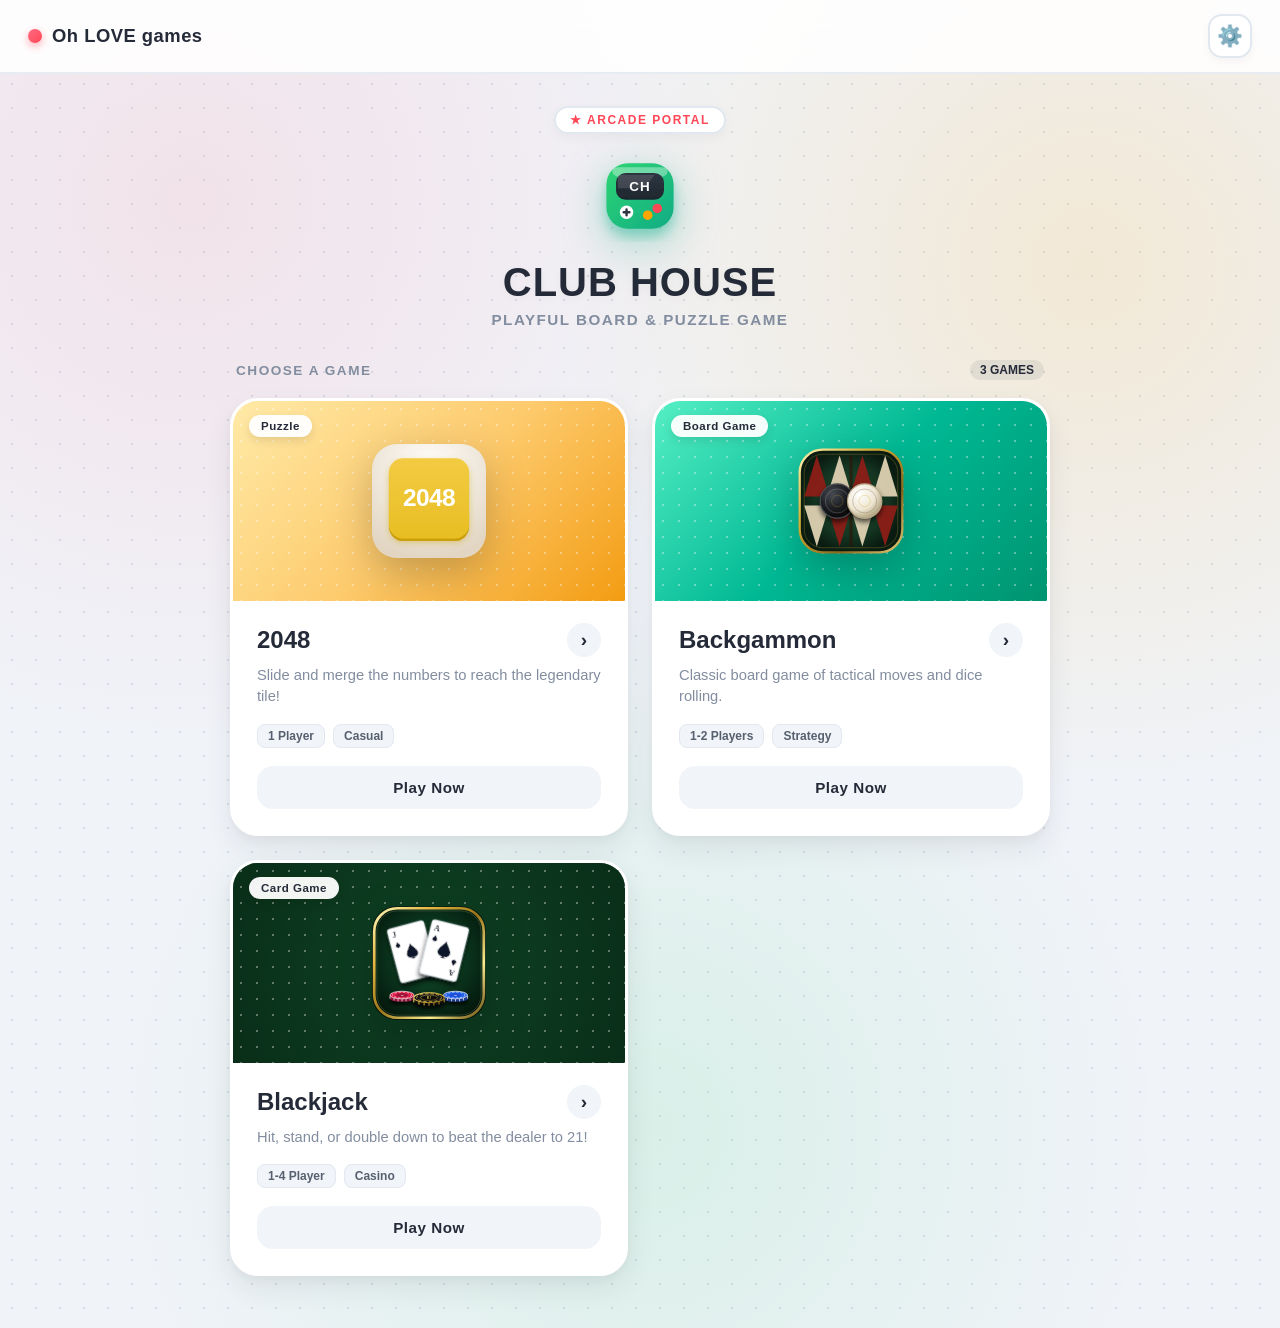
==== commit 374f1438: "Update index.html" ====
--- a/index.html
+++ b/index.html
@@ -333,7 +333,7 @@
           </div>
           <p id="card-desc-bj">Hit, stand, or double down to beat the dealer to 21!</p>
           <div class="card-meta-chips">
-            <span class="meta-chip">1 Player</span>
+            <span class="meta-chip">1-4 Player</span>
             <span class="meta-chip">Casino</span>
           </div>
           <div class="play-action-btn" data-i18n="play_now">Play Now</div>
@@ -421,8 +421,8 @@
         descBj: 'カードを引いて合計21を目指せ！ディーラーとの熱い心理戦。',
         tag_puzzle: 'パズル', tag_board: 'ボードゲーム', tag_card: 'トランプ', play_now: 'あそぶ',
         settingsTitle: '⚙️ 設定', langLabel: '言語 (Language)',
-        soundLabel: '効果音 (Sound FX)', vibLabel: '振動 (Vibration)',
-        speedLabel: 'アニメーション速度', speedNormal: '通常', speedFast: '高速', close: 'とじる'
+        soundLabel: '効果音 (BGM/SE)', vibLabel: '振動 (Vibration)',
+        speedLabel: '速度 (Speed)', speedNormal: '通常', speedFast: '高速', close: 'とじる'
       },
       'zh-CN': {
         title: 'CLUB HOUSE', subtitle: '经典桌游与益智馆',
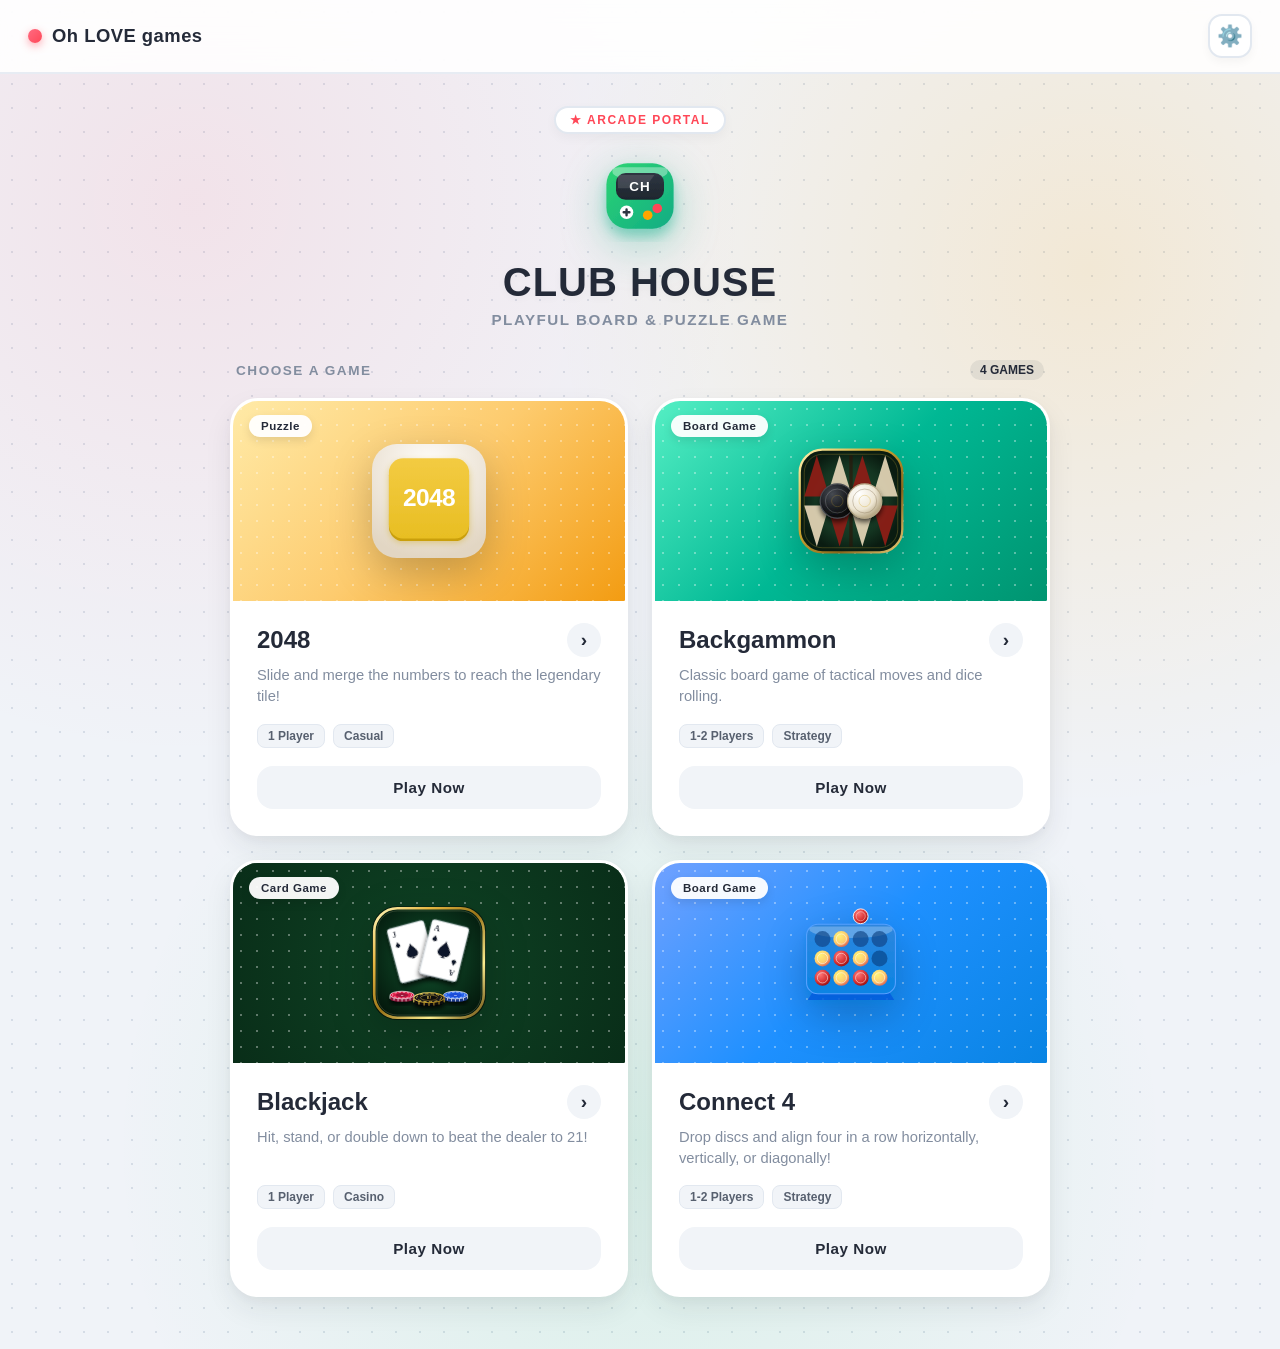
==== commit 77441c51: "Update index.html" ====
--- a/index.html
+++ b/index.html
@@ -19,6 +19,11 @@
     /* ブラックジャック用ステージグラデーション（深緑カジノトーン） */
     .banner-bj {
       background: radial-gradient(circle at 50% 50%, rgba(17, 84, 46, 0.4) 0%, rgba(8, 43, 23, 0.8) 100%), #0d381e;
+    }
+
+    /* コネクト4用ステージグラデーション（ポップブルー＆シアン） */
+    .banner-c4 {
+      background: linear-gradient(135deg, #70a1ff 0%, #1e90ff 50%, #0984e3 100%);
     }
 
     #settings-modal {
@@ -90,10 +95,10 @@
     <!-- ゲーム一覧バー -->
     <div class="section-bar">
       <span class="section-bar-title" data-i18n="select_game">Choose a Game</span>
-      <span class="section-count-chip">3 GAMES</span>
+      <span class="section-count-chip">4 GAMES</span>
     </div>
 
-    <!-- ゲーム選択グリッド（3枚対応） -->
+    <!-- ゲーム選択グリッド（4枚対応） -->
     <div class="game-grid">
       <!-- 1. 2048 -->
       <a href="2048/index.html" class="game-card">
@@ -205,21 +210,18 @@
         </div>
       </a>
 
-      <!-- 3. ブラックジャック (差し替え済み) -->
+      <!-- 3. ブラックジャック -->
       <a href="blackjack/index.html" class="game-card">
         <div class="card-banner banner-bj">
           <span class="card-tag" data-i18n="tag_card">Card Game</span>
           <div class="icon-stage">
             <svg xmlns="http://www.w3.org/2000/svg" viewBox="0 0 512 512" width="100%" height="100%">
               <defs>
-                <!-- 1. 深緑カジノフェルト背景 -->
                 <radialGradient id="feltBg" cx="50%" cy="45%" r="65%">
                   <stop offset="0%" stop-color="#11542e"/>
                   <stop offset="65%" stop-color="#082b17"/>
                   <stop offset="100%" stop-color="#03140a"/>
                 </radialGradient>
-
-                <!-- 2. 外周ゴールドフレーム -->
                 <linearGradient id="goldBorderGrad" x1="0%" y1="0%" x2="100%" y2="100%">
                   <stop offset="0%" stop-color="#fff5ba"/>
                   <stop offset="25%" stop-color="#e6b742"/>
@@ -227,49 +229,26 @@
                   <stop offset="75%" stop-color="#fced8f"/>
                   <stop offset="100%" stop-color="#684c0c"/>
                 </linearGradient>
-
-                <!-- 3. チップ用ゴールドリム -->
                 <linearGradient id="chipGold" x1="0%" y1="0%" x2="100%" y2="100%">
                   <stop offset="0%" stop-color="#ffe885"/>
                   <stop offset="50%" stop-color="#d4af37"/>
                   <stop offset="100%" stop-color="#8a6713"/>
                 </linearGradient>
-
-                <!-- 4. カード多重ドロップシャドウ -->
                 <filter id="cardShadow" x="-25%" y="-25%" width="150%" height="150%">
                   <feDropShadow dx="0" dy="16" stdDeviation="12" flood-color="#000000" flood-opacity="0.75"/>
                 </filter>
-
-                <!-- 5. チップ多重ドロップシャドウ -->
                 <filter id="chipShadow" x="-35%" y="-35%" width="170%" height="170%">
                   <feDropShadow dx="0" dy="14" stdDeviation="10" flood-color="#000000" flood-opacity="0.8"/>
                 </filter>
-
-                <!-- 正統派プレイングカード・スペード -->
                 <g id="spade">
-                  <path d="M 0,-45 
-                           C -3,-28 -34,-4 -34,18 
-                           C -34,32 -22,40 -9,40 
-                           C -2,40 0,36 0,30 
-                           C -1,36 -4,44 -14,48 
-                           L 14,48 
-                           C 4,44 1,36 0,30 
-                           C 0,36 2,40 9,40 
-                           C 22,40 34,32 34,18 
-                           C 34,-4 3,-28 0,-45 Z" 
-                        fill="#0f172a"/>
+                  <path d="M 0,-45 C -3,-28 -34,-4 -34,18 C -34,32 -22,40 -9,40 C -2,40 0,36 0,30 C -1,36 -4,44 -14,48 L 14,48 C 4,44 1,36 0,30 C 0,36 2,40 9,40 C 22,40 34,32 34,18 C 34,-4 3,-28 0,-45 Z" fill="#0f172a"/>
                 </g>
               </defs>
 
-              <!-- A. アプリアイコンベース（卓の深緑 ＆ ゴールドの淵） -->
               <rect width="512" height="512" rx="112" fill="url(#feltBg)"/>
-
-              <!-- ゴールドの淵 -->
               <rect x="10" y="10" width="492" height="492" rx="104" fill="none" stroke="url(#goldBorderGrad)" stroke-width="12"/>
               <rect x="22" y="22" width="468" height="468" rx="92" fill="none" stroke="rgba(255, 245, 186, 0.35)" stroke-width="2"/>
 
-              <!-- B. トランプカード（J♠ と A♠） -->
-              <!-- 1. 背後：J♠（Jack of Spades） -->
               <g transform="translate(180, 205) rotate(-15)" filter="url(#cardShadow)">
                 <rect x="-85" y="-125" width="170" height="250" rx="14" fill="#ffffff" stroke="#cbd5e1" stroke-width="2"/>
                 <text x="-66" y="-80" font-family="'Times New Roman', serif" font-weight="900" font-size="34" fill="#0f172a">J</text>
@@ -281,7 +260,6 @@
                 </g>
               </g>
 
-              <!-- 2. 前面：A♠（Ace of Spades） -->
               <g transform="translate(325, 200) rotate(14)" filter="url(#cardShadow)">
                 <rect x="-85" y="-125" width="170" height="250" rx="14" fill="#ffffff" stroke="#cbd5e1" stroke-width="2"/>
                 <text x="-68" y="-78" font-family="'Times New Roman', serif" font-weight="900" font-size="36" fill="#0f172a">A</text>
@@ -293,8 +271,6 @@
                 </g>
               </g>
 
-              <!-- C. 複数色カジノチップ（赤・青・黒×金） -->
-              <!-- 1. 左下：カジノレッド（赤） -->
               <g transform="translate(135, 400)" filter="url(#chipShadow)">
                 <path d="M -54 0 C -54 -17 54 -17 54 0 L 54 16 C 54 33 -54 33 -54 16 Z" fill="#881337"/>
                 <path d="M -54 3 L -54 16 M -36 11 L -36 24 M -18 15 L -18 28 M 0 16 L 0 29 M 18 15 L 18 28 M 36 11 L 36 24 M 54 3 L 54 16" stroke="#ffffff" stroke-width="3"/>
@@ -304,7 +280,6 @@
                 <text x="0" y="4" font-family="sans-serif" font-weight="900" font-size="11" fill="#ffffff" text-anchor="middle">10</text>
               </g>
 
-              <!-- 2. 右下：ロイヤルブルー（青） -->
               <g transform="translate(375, 400)" filter="url(#chipShadow)">
                 <path d="M -54 0 C -54 -17 54 -17 54 0 L 54 16 C 54 33 -54 33 -54 16 Z" fill="#1e3a8a"/>
                 <path d="M -54 3 L -54 16 M -36 11 L -36 24 M -18 15 L -18 28 M 0 16 L 0 29 M 18 15 L 18 28 M 36 11 L 36 24 M 54 3 L 54 16" stroke="#ffffff" stroke-width="3"/>
@@ -314,7 +289,6 @@
                 <text x="0" y="4" font-family="sans-serif" font-weight="900" font-size="11" fill="#ffffff" text-anchor="middle">50</text>
               </g>
 
-              <!-- 3. 中央前面：ブラック＆ゴールド（黒×金） -->
               <g transform="translate(256, 412)" filter="url(#chipShadow)">
                 <path d="M -68 0 C -68 -22 68 -22 68 0 L 68 20 C 68 42 -68 42 -68 20 Z" fill="#09090b"/>
                 <path d="M -68 4 L -68 20 M -45 14 L -45 30 M -22 19 L -22 35 M 0 20 L 0 36 M 22 19 L 22 35 M 45 14 L 45 30 M 68 4 L 68 20" stroke="url(#chipGold)" stroke-width="4.5"/>
@@ -333,8 +307,98 @@
           </div>
           <p id="card-desc-bj">Hit, stand, or double down to beat the dealer to 21!</p>
           <div class="card-meta-chips">
-            <span class="meta-chip">1-4 Player</span>
+            <span class="meta-chip">1 Player</span>
             <span class="meta-chip">Casino</span>
+          </div>
+          <div class="play-action-btn" data-i18n="play_now">Play Now</div>
+        </div>
+      </a>
+
+      <!-- 4. コネクト4 (新規追加) -->
+      <a href="connect4/index.html" class="game-card">
+        <div class="card-banner banner-c4">
+          <span class="card-tag" data-i18n="tag_board">Board Game</span>
+          <div class="icon-stage">
+            <svg viewBox="0 0 200 200" xmlns="http://www.w3.org/2000/svg">
+              <defs>
+                <filter id="c4Shadow" x="-20%" y="-20%" width="140%" height="140%">
+                  <feDropShadow dx="0" dy="8" stdDeviation="6" flood-color="#0984e3" flood-opacity="0.45"/>
+                </filter>
+                <!-- ボード用ブルー -->
+                <linearGradient id="boardGrad" x1="0%" y1="0%" x2="0%" y2="100%">
+                  <stop offset="0%" stop-color="#2e86de"/>
+                  <stop offset="100%" stop-color="#0984e3"/>
+                </linearGradient>
+                <!-- レッドディスク -->
+                <radialGradient id="redDisc" cx="35%" cy="30%" r="70%">
+                  <stop offset="0%" stop-color="#ff7675"/>
+                  <stop offset="70%" stop-color="#d63031"/>
+                  <stop offset="100%" stop-color="#a31718"/>
+                </radialGradient>
+                <!-- イエローディスク -->
+                <radialGradient id="yellowDisc" cx="35%" cy="30%" r="70%">
+                  <stop offset="0%" stop-color="#fff275"/>
+                  <stop offset="70%" stop-color="#fdcb6e"/>
+                  <stop offset="100%" stop-color="#e17055"/>
+                </radialGradient>
+              </defs>
+
+              <g filter="url(#c4Shadow)">
+                <!-- 縦型スタンド・ベース -->
+                <path d="M 24 165 L 176 165 L 168 152 L 32 152 Z" fill="#0652dd" opacity="0.7"/>
+                
+                <!-- ブルーグリッドボード本体（丸みのある立体フレーム） -->
+                <rect x="22" y="32" width="156" height="122" rx="20" fill="url(#boardGrad)" stroke="#54a0ff" stroke-width="2"/>
+                <!-- ボード上部のツヤ -->
+                <path d="M 36 36 L 164 36 C 172 36 174 40 172 44 C 158 54 130 56 100 56 C 70 56 42 54 28 44 C 26 40 28 36 36 36 Z" fill="#ffffff" opacity="0.25"/>
+
+                <!-- 穴と配置されたディスク（3段×4列のミニチュア配置） -->
+                <!-- 列1 (x=50) -->
+                <circle cx="50" cy="58" r="14" fill="#083a7a" opacity="0.6"/>
+                <circle cx="50" cy="92" r="14" fill="url(#yellowDisc)"/>
+                <circle cx="50" cy="92" r="9" fill="none" stroke="#ffffff" stroke-width="1.5" opacity="0.6"/>
+                <circle cx="50" cy="126" r="14" fill="url(#redDisc)"/>
+                <circle cx="50" cy="126" r="9" fill="none" stroke="#ffffff" stroke-width="1.5" opacity="0.6"/>
+
+                <!-- 列2 (x=83) -->
+                <circle cx="83" cy="58" r="14" fill="url(#yellowDisc)"/>
+                <circle cx="83" cy="58" r="9" fill="none" stroke="#ffffff" stroke-width="1.5" opacity="0.6"/>
+                <circle cx="83" cy="92" r="14" fill="url(#redDisc)"/>
+                <circle cx="83" cy="92" r="9" fill="none" stroke="#ffffff" stroke-width="1.5" opacity="0.6"/>
+                <circle cx="83" cy="126" r="14" fill="url(#yellowDisc)"/>
+                <circle cx="83" cy="126" r="9" fill="none" stroke="#ffffff" stroke-width="1.5" opacity="0.6"/>
+
+                <!-- 列3 (x=117) -->
+                <circle cx="117" cy="58" r="14" fill="#083a7a" opacity="0.6"/>
+                <circle cx="117" cy="92" r="14" fill="url(#yellowDisc)"/>
+                <circle cx="117" cy="92" r="9" fill="none" stroke="#ffffff" stroke-width="1.5" opacity="0.6"/>
+                <circle cx="117" cy="126" r="14" fill="url(#redDisc)"/>
+                <circle cx="117" cy="126" r="9" fill="none" stroke="#ffffff" stroke-width="1.5" opacity="0.6"/>
+
+                <!-- 列4 (x=150) -->
+                <circle cx="150" cy="58" r="14" fill="#083a7a" opacity="0.6"/>
+                <circle cx="150" cy="92" r="14" fill="#083a7a" opacity="0.6"/>
+                <circle cx="150" cy="126" r="14" fill="url(#yellowDisc)"/>
+                <circle cx="150" cy="126" r="9" fill="none" stroke="#ffffff" stroke-width="1.5" opacity="0.6"/>
+
+                <!-- 上から投入される弾むレッドディスク -->
+                <g transform="translate(117, 18)">
+                  <circle cx="0" cy="0" r="13" fill="url(#redDisc)" stroke="#ffffff" stroke-width="1.5"/>
+                  <circle cx="0" cy="0" r="8" fill="none" stroke="#ffffff" stroke-width="1" opacity="0.7"/>
+                </g>
+              </g>
+            </svg>
+          </div>
+        </div>
+        <div class="card-body">
+          <div class="card-header-row">
+            <h2 id="card-title-c4">Connect 4</h2>
+            <div class="arrow-circle">›</div>
+          </div>
+          <p id="card-desc-c4">Drop discs and align four in a row horizontally, vertically, or diagonally!</p>
+          <div class="card-meta-chips">
+            <span class="meta-chip">1-2 Players</span>
+            <span class="meta-chip">Strategy</span>
           </div>
           <div class="play-action-btn" data-i18n="play_now">Play Now</div>
         </div>
@@ -403,9 +467,11 @@
         hero_badge: '★ ARCADE PORTAL', select_game: 'Choose a Game',
         nameBg: 'Backgammon',
         nameBj: 'Blackjack',
+        nameC4: 'Connect 4',
         desc2048: 'Slide and merge the numbers to reach the legendary tile!',
         descBg: 'Classic board game of tactical moves and dice rolling.',
         descBj: 'Hit, stand, or double down to beat the dealer to 21!',
+        descC4: 'Drop discs and align four in a row horizontally, vertically, or diagonally!',
         tag_puzzle: 'Puzzle', tag_board: 'Board Game', tag_card: 'Card Game', play_now: 'Play Now',
         settingsTitle: '⚙️ Settings', langLabel: 'Language',
         soundLabel: 'Sound FX', vibLabel: 'Vibration',
@@ -416,22 +482,26 @@
         hero_badge: '★ アーケードポータル', select_game: 'ゲームをえらぶ',
         nameBg: 'バックギャモン',
         nameBj: 'ブラックジャック',
+        nameC4: 'コネクト4',
         desc2048: '数字のタイルをスライドして合体！伝説のタイルを目指そう。',
         descBg: 'サイコロと知略を駆使して戦う伝統のボードゲーム。',
         descBj: 'カードを引いて合計21を目指せ！ディーラーとの熱い心理戦。',
+        descC4: 'コインを交互に落として、縦・横・斜めに4つ並べたら勝ち！',
         tag_puzzle: 'パズル', tag_board: 'ボードゲーム', tag_card: 'トランプ', play_now: 'あそぶ',
         settingsTitle: '⚙️ 設定', langLabel: '言語 (Language)',
-        soundLabel: '効果音 (BGM/SE)', vibLabel: '振動 (Vibration)',
-        speedLabel: '速度 (Speed)', speedNormal: '通常', speedFast: '高速', close: 'とじる'
+        soundLabel: '効果音 (Sound FX)', vibLabel: '振動 (Vibration)',
+        speedLabel: 'アニメーション速度', speedNormal: '通常', speedFast: '高速', close: 'とじる'
       },
       'zh-CN': {
         title: 'CLUB HOUSE', subtitle: '经典桌游与益智馆',
         hero_badge: '★ 游戏大厅', select_game: '选择游戏',
         nameBg: '双陆棋',
         nameBj: '二十一点',
+        nameC4: '四子棋',
         desc2048: '滑动合并方块，挑战传说中的数字！',
         descBg: '结合掷骰与策略的传统双陆棋。',
         descBj: '要牌、停牌或加倍，逼近21点击败庄家！',
+        descC4: '轮流投下棋子，率先连成四子直线即获胜！',
         tag_puzzle: '益智', tag_board: '桌游', tag_card: '纸牌', play_now: '开始畅玩',
         settingsTitle: '⚙️ 设置', langLabel: '语言',
         soundLabel: '音效', vibLabel: '震动',
@@ -442,9 +512,11 @@
         hero_badge: '★ 遊戲大廳', select_game: '選擇遊戲',
         nameBg: '西洋雙陸棋',
         nameBj: '二十一點',
+        nameC4: '四子棋',
         desc2048: '滑動合併方塊，挑戰傳說中的數字！',
         descBg: '結合擲骰與策略的傳統雙陸棋。',
         descBj: '要牌、停牌或加倍，逼近21點擊敗莊家！',
+        descC4: '輪流投入棋子，率先連成四子連線即獲勝！',
         tag_puzzle: '益智', tag_board: '桌遊', tag_card: '紙牌', play_now: '開始暢玩',
         settingsTitle: '⚙️ 設定', langLabel: '語言',
         soundLabel: '音效', vibLabel: '震動',
@@ -455,9 +527,11 @@
         hero_badge: '★ 아케이드 포털', select_game: '게임 선택',
         nameBg: '백개먼',
         nameBj: '블랙잭',
+        nameC4: '커넥트 4',
         desc2048: '타일을 합쳐 전설의 숫자에 도달하세요!',
         descBg: '주사위와 전략이 어우러진 전통 보드게임.',
         descBj: '딜러보다 21에 가깝게 카드를 모아 승리하세요!',
+        descC4: '디스크를 떨어뜨려 가로, 세로, 대각선으로 4개를 먼저 연결하세요!',
         tag_puzzle: '퍼즐', tag_board: '보드게임', tag_card: '카드게임', play_now: '플레이',
         settingsTitle: '⚙️ 설정', langLabel: '언어',
         soundLabel: '효과음', vibLabel: '진동',
@@ -468,9 +542,11 @@
         hero_badge: '★ SALA ARCADE', select_game: 'Elegir Juego',
         nameBg: 'Backgammon',
         nameBj: 'Blackjack',
+        nameC4: 'Conecta 4',
         desc2048: '¡Combina fichas para alcanzar la leyenda!',
         descBg: 'Juego de mesa clásico de dados y estrategia.',
         descBj: '¡Pide carta o plántate para alcanzar el 21 y vencer!',
+        descC4: '¡Coloca fichas y conecta cuatro en línea para ganar!',
         tag_puzzle: 'Puzzle', tag_board: 'Mesa', tag_card: 'Cartas', play_now: 'Jugar',
         settingsTitle: '⚙️ Ajustes', langLabel: 'Idioma',
         soundLabel: 'Efectos de sonido', vibLabel: 'Vibración',
@@ -481,9 +557,11 @@
         hero_badge: '★ PORTAIL ARCADE', select_game: 'Choisir un Jeu',
         nameBg: 'Backgammon',
         nameBj: 'Blackjack',
+        nameC4: 'Puissance 4',
         desc2048: 'Fusionnez les tuiles pour atteindre la légende !',
         descBg: 'Jeu de dés et de stratégie légendaire.',
         descBj: 'Tirez des cartes pour approcher 21 et battre la banque !',
+        descC4: 'Alignez 4 jetons horizontalement, verticalement ou en diagonale !',
         tag_puzzle: 'Casse-tête', tag_board: 'Plateau', tag_card: 'Cartes', play_now: 'Jouer',
         settingsTitle: '⚙️ Paramètres', langLabel: 'Langue',
         soundLabel: 'Effets sonores', vibLabel: 'Vibration',
@@ -494,9 +572,11 @@
         hero_badge: '★ PORTAL ARCADE', select_game: 'Escolha um Jogo',
         nameBg: 'Gamão',
         nameBj: 'Blackjack',
+        nameC4: 'Ligue 4',
         desc2048: 'Junte as peças até alcançar a lendária!',
         descBg: 'Jogo clássico de dados e tática.',
         descBj: 'Peça cartas ou pare para somar 21 e vencer a banca!',
+        descC4: 'Solte os discos e alinhe quatro em sequência para vencer!',
         tag_puzzle: 'Puzzle', tag_board: 'Tabuleiro', tag_card: 'Cartas', play_now: 'Jogar',
         settingsTitle: '⚙️ Configurações', langLabel: 'Idioma',
         soundLabel: 'Efeitos sonoros', vibLabel: 'Vibration',
@@ -520,7 +600,8 @@
     }
 
     function syncAllSettings() {
-      ['clubhouse', '2048', 'bg', 'bj'].forEach(prefix => {
+      // 共通キー群にコネクト4（c4）も追加
+      ['clubhouse', '2048', 'bg', 'bj', 'c4'].forEach(prefix => {
         localStorage.setItem(`${prefix}_lang`, currentLang);
         localStorage.setItem(`${prefix}_muted`, isMuted);
         localStorage.setItem(`${prefix}_vibration`, isVib);
@@ -539,6 +620,8 @@
       document.getElementById('card-desc-bg').textContent = t.descBg;
       document.getElementById('card-title-bj').textContent = t.nameBj;
       document.getElementById('card-desc-bj').textContent = t.descBj;
+      document.getElementById('card-title-c4').textContent = t.nameC4;
+      document.getElementById('card-desc-c4').textContent = t.descC4;
 
       document.querySelectorAll('[data-i18n]').forEach(el => {
         const key = el.getAttribute('data-i18n');
--- a/style.css
+++ b/style.css
@@ -502,4 +502,4 @@
 
 .primary-btn:active {
   transform: scale(0.98);
-}
+}
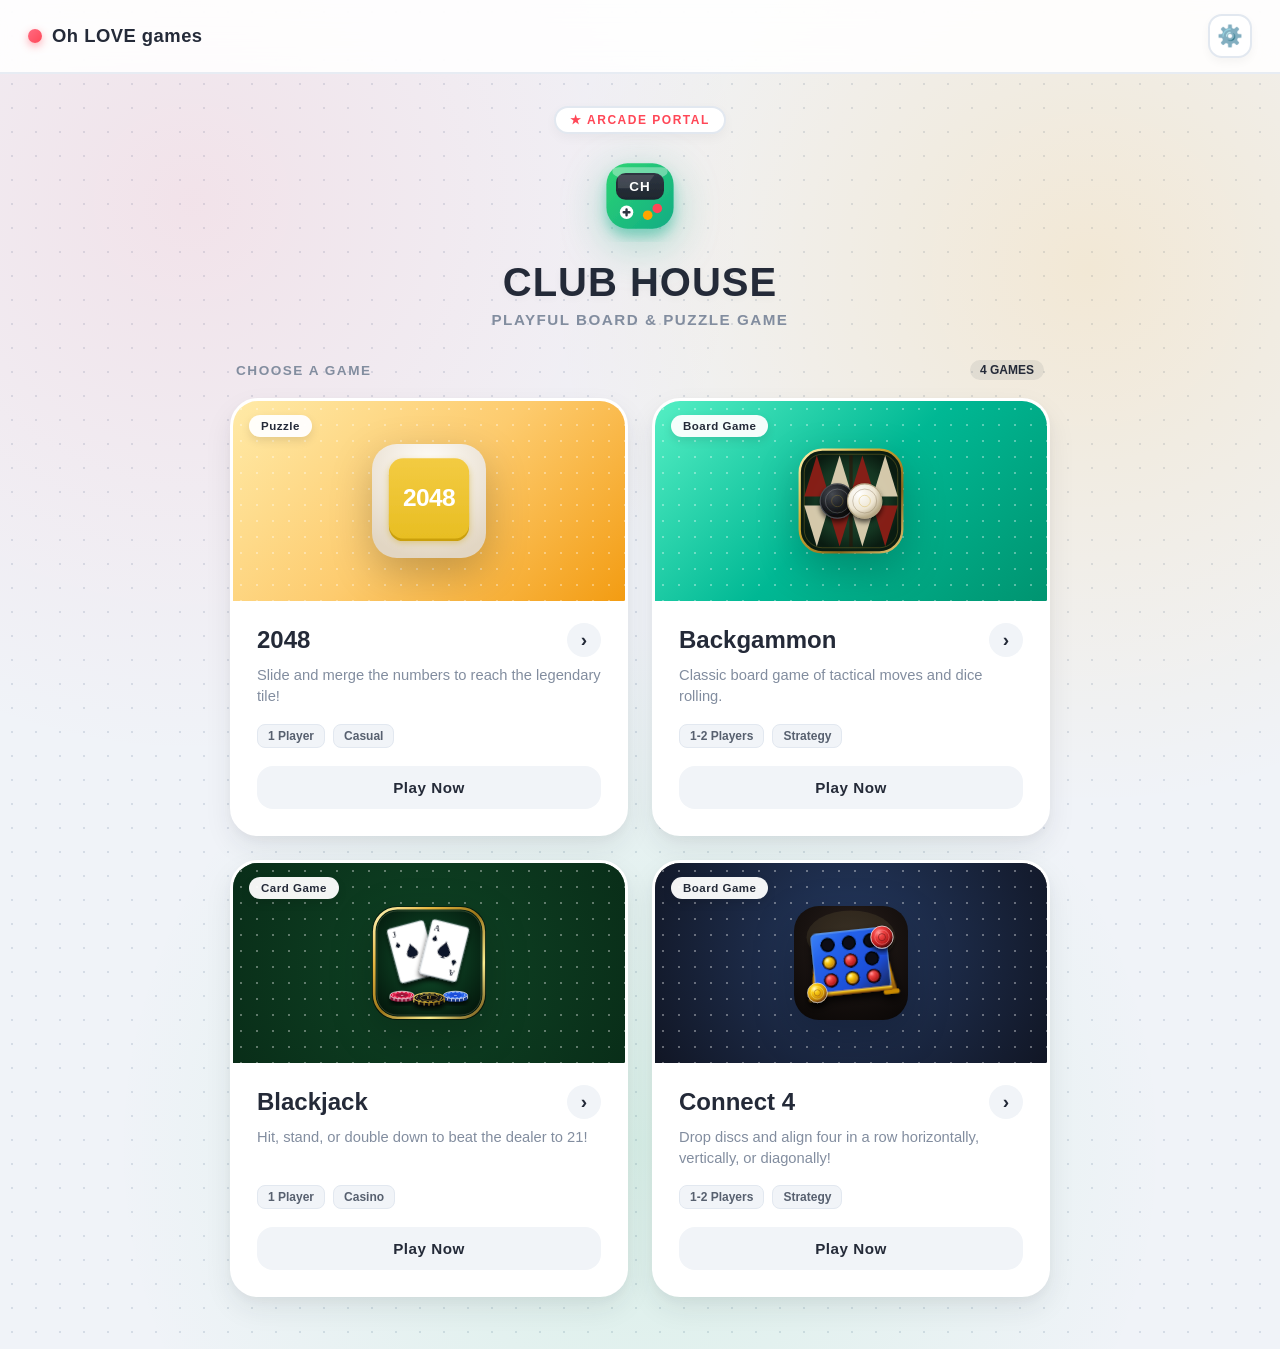
==== commit ec9912af: "Update index.html" ====
--- a/index.html
+++ b/index.html
@@ -21,9 +21,9 @@
       background: radial-gradient(circle at 50% 50%, rgba(17, 84, 46, 0.4) 0%, rgba(8, 43, 23, 0.8) 100%), #0d381e;
     }
 
-    /* コネクト4用ステージグラデーション（ポップブルー＆シアン） */
+    /* コネクト4用ステージグラデーション（トイスタジオ・ディープトーン） */
     .banner-c4 {
-      background: linear-gradient(135deg, #70a1ff 0%, #1e90ff 50%, #0984e3 100%);
+      background: radial-gradient(circle at 50% 40%, rgba(59, 130, 246, 0.35) 0%, rgba(15, 23, 42, 0.8) 100%), #181210;
     }
 
     #settings-modal {
@@ -314,78 +314,124 @@
         </div>
       </a>
 
-      <!-- 4. コネクト4 (新規追加) -->
+      <!-- 4. コネクト4 (ご提示の3Dトイアイコンへ差し替え済み) -->
       <a href="connect4/index.html" class="game-card">
         <div class="card-banner banner-c4">
           <span class="card-tag" data-i18n="tag_board">Board Game</span>
           <div class="icon-stage">
-            <svg viewBox="0 0 200 200" xmlns="http://www.w3.org/2000/svg">
+            <svg xmlns="http://www.w3.org/2000/svg" viewBox="0 0 512 512" width="100%" height="100%">
               <defs>
-                <filter id="c4Shadow" x="-20%" y="-20%" width="140%" height="140%">
-                  <feDropShadow dx="0" dy="8" stdDeviation="6" flood-color="#0984e3" flood-opacity="0.45"/>
+                <radialGradient id="toyStudioBg" cx="50%" cy="30%" r="85%">
+                  <stop offset="0%" stop-color="#2a201c" />
+                  <stop offset="50%" stop-color="#181210" />
+                  <stop offset="100%" stop-color="#0a0706" />
+                </radialGradient>
+                <linearGradient id="framePlastic" x1="0%" y1="0%" x2="100%" y2="100%">
+                  <stop offset="0%" stop-color="#3b82f6" />
+                  <stop offset="25%" stop-color="#2563eb" />
+                  <stop offset="70%" stop-color="#1d4ed8" />
+                  <stop offset="100%" stop-color="#172554" />
+                </linearGradient>
+                <linearGradient id="standPlastic" x1="0%" y1="0%" x2="0%" y2="100%">
+                  <stop offset="0%" stop-color="#fef08a" />
+                  <stop offset="35%" stop-color="#eab308" />
+                  <stop offset="100%" stop-color="#854d0e" />
+                </linearGradient>
+                <radialGradient id="diskRed" cx="35%" cy="30%" r="70%">
+                  <stop offset="0%" stop-color="#ff9999" />
+                  <stop offset="30%" stop-color="#ef4444" />
+                  <stop offset="75%" stop-color="#b91c1c" />
+                  <stop offset="100%" stop-color="#450a0a" />
+                </radialGradient>
+                <radialGradient id="diskYellow" cx="35%" cy="30%" r="70%">
+                  <stop offset="0%" stop-color="#fffec4" />
+                  <stop offset="30%" stop-color="#facc15" />
+                  <stop offset="75%" stop-color="#ca8a04" />
+                  <stop offset="100%" stop-color="#713f12" />
+                </radialGradient>
+                <radialGradient id="slotShadow" cx="50%" cy="50%" r="50%">
+                  <stop offset="65%" stop-color="#000000" stop-opacity="0" />
+                  <stop offset="90%" stop-color="#000000" stop-opacity="0.75" />
+                  <stop offset="100%" stop-color="#000000" />
+                </radialGradient>
+                <filter id="popShadow" x="-25%" y="-20%" width="150%" height="150%">
+                  <feDropShadow dx="0" dy="22" stdDeviation="18" flood-color="#000000" flood-opacity="0.85" />
                 </filter>
-                <!-- ボード用ブルー -->
-                <linearGradient id="boardGrad" x1="0%" y1="0%" x2="0%" y2="100%">
-                  <stop offset="0%" stop-color="#2e86de"/>
-                  <stop offset="100%" stop-color="#0984e3"/>
-                </linearGradient>
-                <!-- レッドディスク -->
-                <radialGradient id="redDisc" cx="35%" cy="30%" r="70%">
-                  <stop offset="0%" stop-color="#ff7675"/>
-                  <stop offset="70%" stop-color="#d63031"/>
-                  <stop offset="100%" stop-color="#a31718"/>
-                </radialGradient>
-                <!-- イエローディスク -->
-                <radialGradient id="yellowDisc" cx="35%" cy="30%" r="70%">
-                  <stop offset="0%" stop-color="#fff275"/>
-                  <stop offset="70%" stop-color="#fdcb6e"/>
-                  <stop offset="100%" stop-color="#e17055"/>
-                </radialGradient>
+                <filter id="floatShadow" x="-30%" y="-30%" width="160%" height="160%">
+                  <feDropShadow dx="0" dy="16" stdDeviation="12" flood-color="#000000" flood-opacity="0.75" />
+                </filter>
               </defs>
 
-              <g filter="url(#c4Shadow)">
-                <!-- 縦型スタンド・ベース -->
-                <path d="M 24 165 L 176 165 L 168 152 L 32 152 Z" fill="#0652dd" opacity="0.7"/>
-                
-                <!-- ブルーグリッドボード本体（丸みのある立体フレーム） -->
-                <rect x="22" y="32" width="156" height="122" rx="20" fill="url(#boardGrad)" stroke="#54a0ff" stroke-width="2"/>
-                <!-- ボード上部のツヤ -->
-                <path d="M 36 36 L 164 36 C 172 36 174 40 172 44 C 158 54 130 56 100 56 C 70 56 42 54 28 44 C 26 40 28 36 36 36 Z" fill="#ffffff" opacity="0.25"/>
-
-                <!-- 穴と配置されたディスク（3段×4列のミニチュア配置） -->
-                <!-- 列1 (x=50) -->
-                <circle cx="50" cy="58" r="14" fill="#083a7a" opacity="0.6"/>
-                <circle cx="50" cy="92" r="14" fill="url(#yellowDisc)"/>
-                <circle cx="50" cy="92" r="9" fill="none" stroke="#ffffff" stroke-width="1.5" opacity="0.6"/>
-                <circle cx="50" cy="126" r="14" fill="url(#redDisc)"/>
-                <circle cx="50" cy="126" r="9" fill="none" stroke="#ffffff" stroke-width="1.5" opacity="0.6"/>
-
-                <!-- 列2 (x=83) -->
-                <circle cx="83" cy="58" r="14" fill="url(#yellowDisc)"/>
-                <circle cx="83" cy="58" r="9" fill="none" stroke="#ffffff" stroke-width="1.5" opacity="0.6"/>
-                <circle cx="83" cy="92" r="14" fill="url(#redDisc)"/>
-                <circle cx="83" cy="92" r="9" fill="none" stroke="#ffffff" stroke-width="1.5" opacity="0.6"/>
-                <circle cx="83" cy="126" r="14" fill="url(#yellowDisc)"/>
-                <circle cx="83" cy="126" r="9" fill="none" stroke="#ffffff" stroke-width="1.5" opacity="0.6"/>
-
-                <!-- 列3 (x=117) -->
-                <circle cx="117" cy="58" r="14" fill="#083a7a" opacity="0.6"/>
-                <circle cx="117" cy="92" r="14" fill="url(#yellowDisc)"/>
-                <circle cx="117" cy="92" r="9" fill="none" stroke="#ffffff" stroke-width="1.5" opacity="0.6"/>
-                <circle cx="117" cy="126" r="14" fill="url(#redDisc)"/>
-                <circle cx="117" cy="126" r="9" fill="none" stroke="#ffffff" stroke-width="1.5" opacity="0.6"/>
-
-                <!-- 列4 (x=150) -->
-                <circle cx="150" cy="58" r="14" fill="#083a7a" opacity="0.6"/>
-                <circle cx="150" cy="92" r="14" fill="#083a7a" opacity="0.6"/>
-                <circle cx="150" cy="126" r="14" fill="url(#yellowDisc)"/>
-                <circle cx="150" cy="126" r="9" fill="none" stroke="#ffffff" stroke-width="1.5" opacity="0.6"/>
-
-                <!-- 上から投入される弾むレッドディスク -->
-                <g transform="translate(117, 18)">
-                  <circle cx="0" cy="0" r="13" fill="url(#redDisc)" stroke="#ffffff" stroke-width="1.5"/>
-                  <circle cx="0" cy="0" r="8" fill="none" stroke="#ffffff" stroke-width="1" opacity="0.7"/>
+              <rect width="512" height="512" rx="112" fill="url(#toyStudioBg)" />
+              <ellipse cx="256" cy="140" rx="200" ry="120" fill="#fef08a" opacity="0.08" />
+
+              <g filter="url(#popShadow)" transform="rotate(-6 256 256)">
+                <path d="M 64 395 L 102 180 L 132 180 L 106 405 Z" fill="url(#standPlastic)" stroke="#a16207" stroke-width="2" />
+                <path d="M 448 395 L 410 180 L 380 180 L 406 405 Z" fill="url(#standPlastic)" stroke="#a16207" stroke-width="2" />
+                <rect x="52" y="392" width="70" height="20" rx="8" fill="#ca8a04" />
+                <rect x="390" y="392" width="70" height="20" rx="8" fill="#ca8a04" />
+
+                <rect x="88" y="110" width="336" height="275" rx="24" fill="url(#framePlastic)" stroke="#60a5fa" stroke-width="3" />
+                <path d="M 112 113 L 400 113" stroke="#93c5fd" stroke-width="3" stroke-linecap="round" opacity="0.6" />
+                <rect x="82" y="375" width="348" height="18" rx="5" fill="url(#standPlastic)" stroke="#854d0e" stroke-width="1.5" />
+
+                <!-- 下段 -->
+                <g>
+                  <circle cx="160" cy="325" r="32" fill="#090d16" />
+                  <circle cx="160" cy="325" r="30" fill="url(#diskRed)" />
+                  <circle cx="160" cy="325" r="20" fill="none" stroke="#ff9999" stroke-width="1.5" opacity="0.5" />
+                  <circle cx="160" cy="325" r="32" fill="url(#slotShadow)" />
+
+                  <circle cx="256" cy="325" r="32" fill="#090d16" />
+                  <circle cx="256" cy="325" r="30" fill="url(#diskYellow)" />
+                  <circle cx="256" cy="325" r="20" fill="none" stroke="#fffda8" stroke-width="1.5" opacity="0.5" />
+                  <circle cx="256" cy="325" r="32" fill="url(#slotShadow)" />
+
+                  <circle cx="352" cy="325" r="32" fill="#090d16" />
+                  <circle cx="352" cy="325" r="30" fill="url(#diskRed)" />
+                  <circle cx="352" cy="325" r="20" fill="none" stroke="#ff9999" stroke-width="1.5" opacity="0.5" />
+                  <circle cx="352" cy="325" r="32" fill="url(#slotShadow)" />
                 </g>
+
+                <!-- 中段 -->
+                <g>
+                  <circle cx="160" cy="245" r="32" fill="#090d16" />
+                  <circle cx="160" cy="245" r="30" fill="url(#diskYellow)" />
+                  <circle cx="160" cy="245" r="20" fill="none" stroke="#fffda8" stroke-width="1.5" opacity="0.5" />
+                  <circle cx="160" cy="245" r="32" fill="url(#slotShadow)" />
+
+                  <circle cx="256" cy="245" r="32" fill="#090d16" />
+                  <circle cx="256" cy="245" r="30" fill="url(#diskRed)" />
+                  <circle cx="256" cy="245" r="20" fill="none" stroke="#ff9999" stroke-width="1.5" opacity="0.5" />
+                  <circle cx="256" cy="245" r="32" fill="url(#slotShadow)" />
+
+                  <circle cx="352" cy="245" r="32" fill="#090d16" />
+                  <circle cx="352" cy="245" r="32" fill="url(#slotShadow)" />
+                </g>
+
+                <!-- 上段 -->
+                <g>
+                  <circle cx="160" cy="165" r="32" fill="#090d16" />
+                  <circle cx="160" cy="165" r="32" fill="url(#slotShadow)" />
+
+                  <circle cx="256" cy="165" r="32" fill="#090d16" />
+                  <circle cx="256" cy="165" r="32" fill="url(#slotShadow)" />
+
+                  <circle cx="352" cy="165" r="32" fill="#090d16" />
+                  <circle cx="352" cy="165" r="32" fill="url(#slotShadow)" />
+                </g>
+              </g>
+
+              <g filter="url(#floatShadow)">
+                <circle cx="105" cy="390" r="44" fill="url(#diskYellow)" stroke="#ffffff" stroke-width="2.5" />
+                <circle cx="105" cy="390" r="28" fill="none" stroke="#fffda8" stroke-width="2" opacity="0.7" />
+                <circle cx="105" cy="390" r="14" fill="none" stroke="#a16207" stroke-width="2.5" />
+              </g>
+
+              <g filter="url(#floatShadow)">
+                <circle cx="395" cy="140" r="50" fill="url(#diskRed)" stroke="#ffffff" stroke-width="3" />
+                <circle cx="395" cy="140" r="32" fill="none" stroke="#ff9999" stroke-width="2.5" opacity="0.8" />
+                <circle cx="395" cy="140" r="16" fill="none" stroke="#7f1d1d" stroke-width="3" />
               </g>
             </svg>
           </div>
@@ -600,7 +646,6 @@
     }
 
     function syncAllSettings() {
-      // 共通キー群にコネクト4（c4）も追加
       ['clubhouse', '2048', 'bg', 'bj', 'c4'].forEach(prefix => {
         localStorage.setItem(`${prefix}_lang`, currentLang);
         localStorage.setItem(`${prefix}_muted`, isMuted);
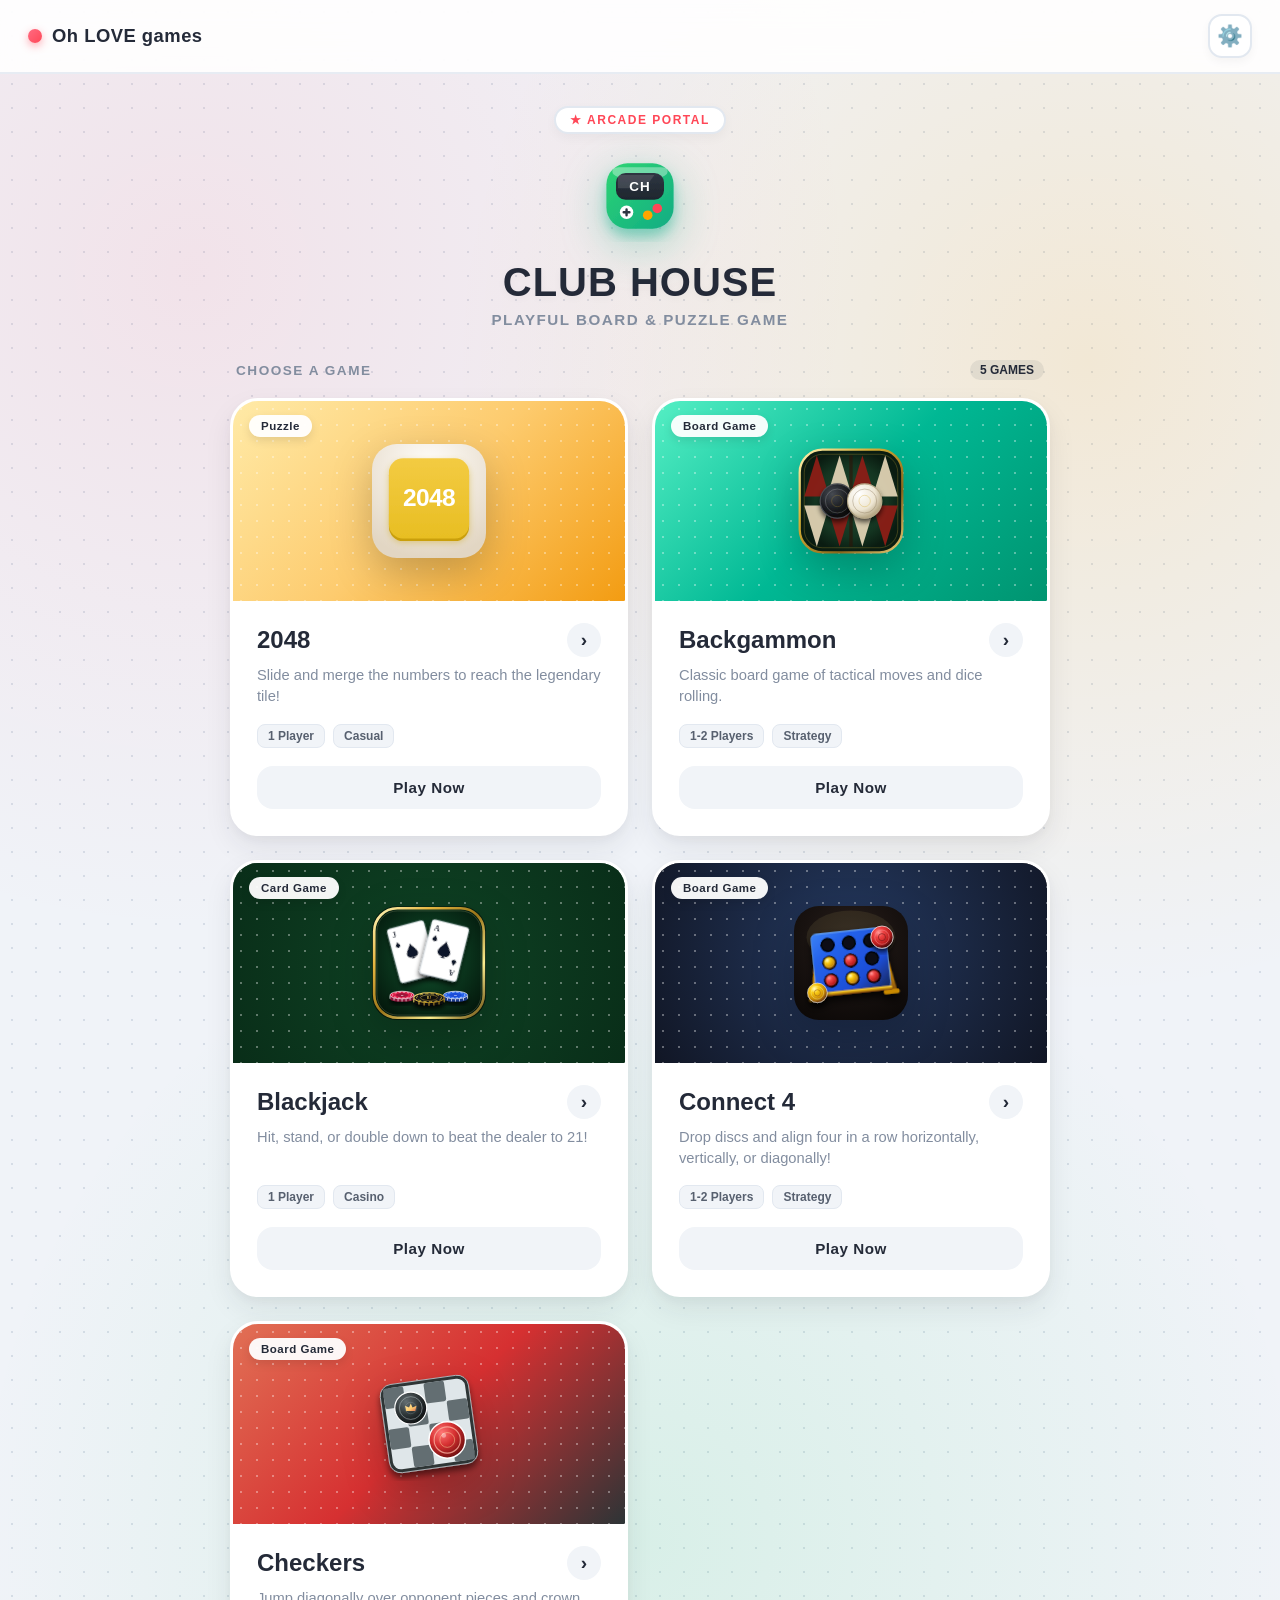
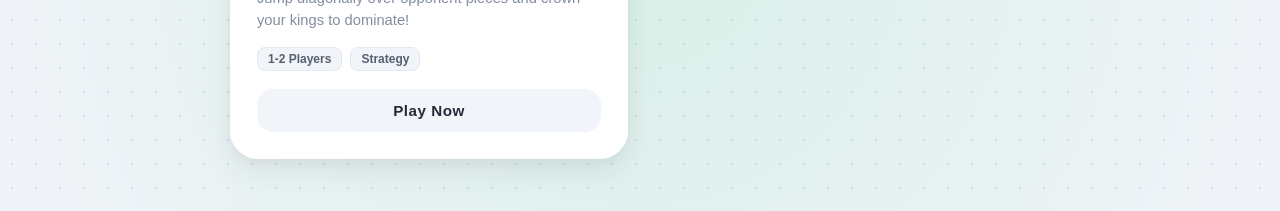
==== commit 0f8d1efa: "Update index.html" ====
--- a/index.html
+++ b/index.html
@@ -24,6 +24,11 @@
     /* コネクト4用ステージグラデーション（トイスタジオ・ディープトーン） */
     .banner-c4 {
       background: radial-gradient(circle at 50% 40%, rgba(59, 130, 246, 0.35) 0%, rgba(15, 23, 42, 0.8) 100%), #181210;
+    }
+
+    /* チェッカー用ステージグラデーション（ウォームウッド＆クリムゾン） */
+    .banner-checkers {
+      background: linear-gradient(135deg, #e17055 0%, #d63031 50%, #2d3436 100%);
     }
 
     #settings-modal {
@@ -57,7 +62,7 @@
   <main>
     <div class="hero">
       <div class="hero-pill-badge" data-i18n="hero_badge">★ ARCADE PORTAL</div>
-      <!-- 案A：Capsule Game Boy（カプセル型携帯ゲーム機） -->
+      <!-- カプセル型携帯ゲーム機アイコン -->
       <div class="pop-icon-wrap">
         <svg viewBox="0 0 100 100" class="pop-symbol-svg" xmlns="http://www.w3.org/2000/svg">
           <defs>
@@ -95,10 +100,10 @@
     <!-- ゲーム一覧バー -->
     <div class="section-bar">
       <span class="section-bar-title" data-i18n="select_game">Choose a Game</span>
-      <span class="section-count-chip">4 GAMES</span>
+      <span class="section-count-chip">5 GAMES</span>
     </div>
 
-    <!-- ゲーム選択グリッド（4枚対応） -->
+    <!-- ゲーム選択グリッド（5タイトル対応） -->
     <div class="game-grid">
       <!-- 1. 2048 -->
       <a href="2048/index.html" class="game-card">
@@ -314,7 +319,7 @@
         </div>
       </a>
 
-      <!-- 4. コネクト4 (ご提示の3Dトイアイコンへ差し替え済み) -->
+      <!-- 4. コネクト4 -->
       <a href="connect4/index.html" class="game-card">
         <div class="card-banner banner-c4">
           <span class="card-tag" data-i18n="tag_board">Board Game</span>
@@ -442,6 +447,88 @@
             <div class="arrow-circle">›</div>
           </div>
           <p id="card-desc-c4">Drop discs and align four in a row horizontally, vertically, or diagonally!</p>
+          <div class="card-meta-chips">
+            <span class="meta-chip">1-2 Players</span>
+            <span class="meta-chip">Strategy</span>
+          </div>
+          <div class="play-action-btn" data-i18n="play_now">Play Now</div>
+        </div>
+      </a>
+
+      <!-- 5. チェッカー (新規追加) -->
+      <a href="checkers/index.html" class="game-card">
+        <div class="card-banner banner-checkers">
+          <span class="card-tag" data-i18n="tag_board">Board Game</span>
+          <div class="icon-stage">
+            <svg viewBox="0 0 200 200" xmlns="http://www.w3.org/2000/svg">
+              <defs>
+                <filter id="checkersShadow" x="-20%" y="-20%" width="140%" height="140%">
+                  <feDropShadow dx="0" dy="8" stdDeviation="6" flood-color="#000000" flood-opacity="0.5"/>
+                </filter>
+                <!-- 赤のチェッカー駒（成形樹脂グラデーション） -->
+                <radialGradient id="pieceRed" cx="35%" cy="30%" r="70%">
+                  <stop offset="0%" stop-color="#ff7675"/>
+                  <stop offset="50%" stop-color="#d63031"/>
+                  <stop offset="100%" stop-color="#781112"/>
+                </radialGradient>
+                <!-- 黒のチェッカー駒（エボニー・オニキスグラデーション） -->
+                <radialGradient id="pieceBlack" cx="35%" cy="30%" r="70%">
+                  <stop offset="0%" stop-color="#636e72"/>
+                  <stop offset="60%" stop-color="#2d3436"/>
+                  <stop offset="100%" stop-color="#111416"/>
+                </radialGradient>
+                <!-- ゴールドクラウン（キング駒の冠） -->
+                <linearGradient id="goldCrown" x1="0%" y1="0%" x2="100%" y2="100%">
+                  <stop offset="0%" stop-color="#ffeaa7"/>
+                  <stop offset="60%" stop-color="#fdcb6e"/>
+                  <stop offset="100%" stop-color="#e17055"/>
+                </linearGradient>
+              </defs>
+
+              <g filter="url(#checkersShadow)">
+                <!-- 市松模様ボード台座（斜めパース構図） -->
+                <g transform="rotate(-8 100 100)">
+                  <!-- 木製外枠フレーム -->
+                  <rect x="22" y="22" width="156" height="156" rx="20" fill="#2d3436" stroke="#b2bec3" stroke-width="1.5"/>
+                  <!-- 盤面マス（4x4 ミニマム表示） -->
+                  <rect x="28" y="28" width="144" height="144" rx="14" fill="#dfe6e9"/>
+                  <!-- ダークマス -->
+                  <rect x="28" y="28" width="36" height="36" rx="4" fill="#636e72"/>
+                  <rect x="100" y="28" width="36" height="36" rx="4" fill="#636e72"/>
+                  <rect x="64" y="64" width="36" height="36" rx="4" fill="#636e72"/>
+                  <rect x="136" y="64" width="36" height="36" rx="4" fill="#636e72"/>
+                  <rect x="28" y="100" width="36" height="36" rx="4" fill="#636e72"/>
+                  <rect x="100" y="100" width="36" height="36" rx="4" fill="#636e72"/>
+                  <rect x="64" y="136" width="36" height="36" rx="4" fill="#636e72"/>
+                  <rect x="136" y="136" width="36" height="36" rx="4" fill="#636e72"/>
+                </g>
+
+                <!-- 奥の黒駒（キング・王冠付き） -->
+                <g transform="translate(68, 72)">
+                  <circle cx="0" cy="0" r="28" fill="url(#pieceBlack)" stroke="#ffffff" stroke-width="2"/>
+                  <circle cx="0" cy="0" r="20" fill="none" stroke="#b2bec3" stroke-width="1.5" opacity="0.6"/>
+                  <circle cx="0" cy="0" r="10" fill="none" stroke="#b2bec3" stroke-width="1" opacity="0.4"/>
+                  <!-- 王冠アイコン -->
+                  <path d="M -8 5 L -10 -4 L -3 -1 L 0 -8 L 3 -1 L 10 -4 L 8 5 Z" fill="url(#goldCrown)"/>
+                </g>
+
+                <!-- 手前の赤駒（ダイナミックなハイライト） -->
+                <g transform="translate(132, 128)">
+                  <circle cx="0" cy="0" r="32" fill="url(#pieceRed)" stroke="#ffffff" stroke-width="2.5"/>
+                  <circle cx="0" cy="0" r="23" fill="none" stroke="#fab1a0" stroke-width="2" opacity="0.8"/>
+                  <circle cx="0" cy="0" r="13" fill="none" stroke="#ffeaa7" stroke-width="1.5" opacity="0.5"/>
+                  <circle cx="-6" cy="-8" r="4" fill="#ffffff" opacity="0.4"/>
+                </g>
+              </g>
+            </svg>
+          </div>
+        </div>
+        <div class="card-body">
+          <div class="card-header-row">
+            <h2 id="card-title-checkers">Checkers</h2>
+            <div class="arrow-circle">›</div>
+          </div>
+          <p id="card-desc-checkers">Jump diagonally over opponent pieces and crown your kings to dominate!</p>
           <div class="card-meta-chips">
             <span class="meta-chip">1-2 Players</span>
             <span class="meta-chip">Strategy</span>
@@ -514,10 +601,12 @@
         nameBg: 'Backgammon',
         nameBj: 'Blackjack',
         nameC4: 'Connect 4',
+        nameCheckers: 'Checkers',
         desc2048: 'Slide and merge the numbers to reach the legendary tile!',
         descBg: 'Classic board game of tactical moves and dice rolling.',
         descBj: 'Hit, stand, or double down to beat the dealer to 21!',
         descC4: 'Drop discs and align four in a row horizontally, vertically, or diagonally!',
+        descCheckers: 'Jump diagonally over opponent pieces and crown your kings to dominate!',
         tag_puzzle: 'Puzzle', tag_board: 'Board Game', tag_card: 'Card Game', play_now: 'Play Now',
         settingsTitle: '⚙️ Settings', langLabel: 'Language',
         soundLabel: 'Sound FX', vibLabel: 'Vibration',
@@ -529,10 +618,12 @@
         nameBg: 'バックギャモン',
         nameBj: 'ブラックジャック',
         nameC4: 'コネクト4',
+        nameCheckers: 'チェッカー',
         desc2048: '数字のタイルをスライドして合体！伝説のタイルを目指そう。',
         descBg: 'サイコロと知略を駆使して戦う伝統のボードゲーム。',
         descBj: 'カードを引いて合計21を目指せ！ディーラーとの熱い心理戦。',
         descC4: 'コインを交互に落として、縦・横・斜めに4つ並べたら勝ち！',
+        descCheckers: '相手の駒を飛び越えて奪い取れ！キングを作って盤面を制覇。',
         tag_puzzle: 'パズル', tag_board: 'ボードゲーム', tag_card: 'トランプ', play_now: 'あそぶ',
         settingsTitle: '⚙️ 設定', langLabel: '言語 (Language)',
         soundLabel: '効果音 (Sound FX)', vibLabel: '振動 (Vibration)',
@@ -544,10 +635,12 @@
         nameBg: '双陆棋',
         nameBj: '二十一点',
         nameC4: '四子棋',
+        nameCheckers: '跳棋',
         desc2048: '滑动合并方块，挑战传说中的数字！',
         descBg: '结合掷骰与策略的传统双陆棋。',
         descBj: '要牌、停牌或加倍，逼近21点击败庄家！',
         descC4: '轮流投下棋子，率先连成四子直线即获胜！',
+        descCheckers: '斜向跳跃吃子，晋升王者棋子统治棋盘！',
         tag_puzzle: '益智', tag_board: '桌游', tag_card: '纸牌', play_now: '开始畅玩',
         settingsTitle: '⚙️ 设置', langLabel: '语言',
         soundLabel: '音效', vibLabel: '震动',
@@ -559,10 +652,12 @@
         nameBg: '西洋雙陸棋',
         nameBj: '二十一點',
         nameC4: '四子棋',
+        nameCheckers: '西洋跳棋',
         desc2048: '滑動合併方塊，挑戰傳說中的數字！',
         descBg: '結合擲骰與策略的傳統雙陸棋。',
         descBj: '要牌、停牌或加倍，逼近21點擊敗莊家！',
         descC4: '輪流投入棋子，率先連成四子連線即獲勝！',
+        descCheckers: '斜向跳躍吃子，晉升王者棋子統治棋盤！',
         tag_puzzle: '益智', tag_board: '桌遊', tag_card: '紙牌', play_now: '開始暢玩',
         settingsTitle: '⚙️ 設定', langLabel: '語言',
         soundLabel: '音效', vibLabel: '震動',
@@ -574,10 +669,12 @@
         nameBg: '백개먼',
         nameBj: '블랙잭',
         nameC4: '커넥트 4',
+        nameCheckers: '체커',
         desc2048: '타일을 합쳐 전설의 숫자에 도달하세요!',
         descBg: '주사위와 전략이 어우러진 전통 보드게임.',
         descBj: '딜러보다 21에 가깝게 카드를 모아 승리하세요!',
         descC4: '디스크를 떨어뜨려 가로, 세로, 대각선으로 4개를 먼저 연결하세요!',
+        descCheckers: '대각선으로 상대 말을 뛰어넘고 킹을 만들어 승리하세요!',
         tag_puzzle: '퍼즐', tag_board: '보드게임', tag_card: '카드게임', play_now: '플레이',
         settingsTitle: '⚙️ 설정', langLabel: '언어',
         soundLabel: '효과음', vibLabel: '진동',
@@ -589,10 +686,12 @@
         nameBg: 'Backgammon',
         nameBj: 'Blackjack',
         nameC4: 'Conecta 4',
+        nameCheckers: 'Damas',
         desc2048: '¡Combina fichas para alcanzar la leyenda!',
         descBg: 'Juego de mesa clásico de dados y estrategia.',
         descBj: '¡Pide carta o plántate para alcanzar el 21 y vencer!',
         descC4: '¡Coloca fichas y conecta cuatro en línea para ganar!',
+        descCheckers: '¡Salta en diagonal sobre las piezas del rival y corona reinas!',
         tag_puzzle: 'Puzzle', tag_board: 'Mesa', tag_card: 'Cartas', play_now: 'Jugar',
         settingsTitle: '⚙️ Ajustes', langLabel: 'Idioma',
         soundLabel: 'Efectos de sonido', vibLabel: 'Vibración',
@@ -604,11 +703,13 @@
         nameBg: 'Backgammon',
         nameBj: 'Blackjack',
         nameC4: 'Puissance 4',
+        nameCheckers: 'Dames',
         desc2048: 'Fusionnez les tuiles pour atteindre la légende !',
         descBg: 'Jeu de dés et de stratégie légendaire.',
         descBj: 'Tirez des cartes pour approcher 21 et battre la banque !',
         descC4: 'Alignez 4 jetons horizontalement, verticalement ou en diagonale !',
-        tag_puzzle: 'Casse-tête', tag_board: 'Plateau', tag_card: 'Cartes', play_now: 'Jouer',
+        descCheckers: 'Sautez par-dessus les pions adverses et couronnez vos dames !',
+        tag_puzzle: 'Casse-tête', tag_board: 'Plateau', tag_card: 'Cartas', play_now: 'Jouer',
         settingsTitle: '⚙️ Paramètres', langLabel: 'Langue',
         soundLabel: 'Effets sonores', vibLabel: 'Vibration',
         speedLabel: 'Vitesse', speedNormal: 'Normale', speedFast: 'Rapide', close: 'Fermer'
@@ -619,10 +720,12 @@
         nameBg: 'Gamão',
         nameBj: 'Blackjack',
         nameC4: 'Ligue 4',
+        nameCheckers: 'Damas',
         desc2048: 'Junte as peças até alcançar a lendária!',
         descBg: 'Jogo clássico de dados e tática.',
         descBj: 'Peça cartas ou pare para somar 21 e vencer a banca!',
         descC4: 'Solte os discos e alinhe quatro em sequência para vencer!',
+        descCheckers: 'Salte sobre as peças do oponente e coroe damas para dominar!',
         tag_puzzle: 'Puzzle', tag_board: 'Tabuleiro', tag_card: 'Cartas', play_now: 'Jogar',
         settingsTitle: '⚙️ Configurações', langLabel: 'Idioma',
         soundLabel: 'Efeitos sonoros', vibLabel: 'Vibration',
@@ -646,7 +749,8 @@
     }
 
     function syncAllSettings() {
-      ['clubhouse', '2048', 'bg', 'bj', 'c4'].forEach(prefix => {
+      // 共通キー群にチェッカー（checkers）も追加
+      ['clubhouse', '2048', 'bg', 'bj', 'c4', 'checkers'].forEach(prefix => {
         localStorage.setItem(`${prefix}_lang`, currentLang);
         localStorage.setItem(`${prefix}_muted`, isMuted);
         localStorage.setItem(`${prefix}_vibration`, isVib);
@@ -667,6 +771,8 @@
       document.getElementById('card-desc-bj').textContent = t.descBj;
       document.getElementById('card-title-c4').textContent = t.nameC4;
       document.getElementById('card-desc-c4').textContent = t.descC4;
+      document.getElementById('card-title-checkers').textContent = t.nameCheckers;
+      document.getElementById('card-desc-checkers').textContent = t.descCheckers;
 
       document.querySelectorAll('[data-i18n]').forEach(el => {
         const key = el.getAttribute('data-i18n');
